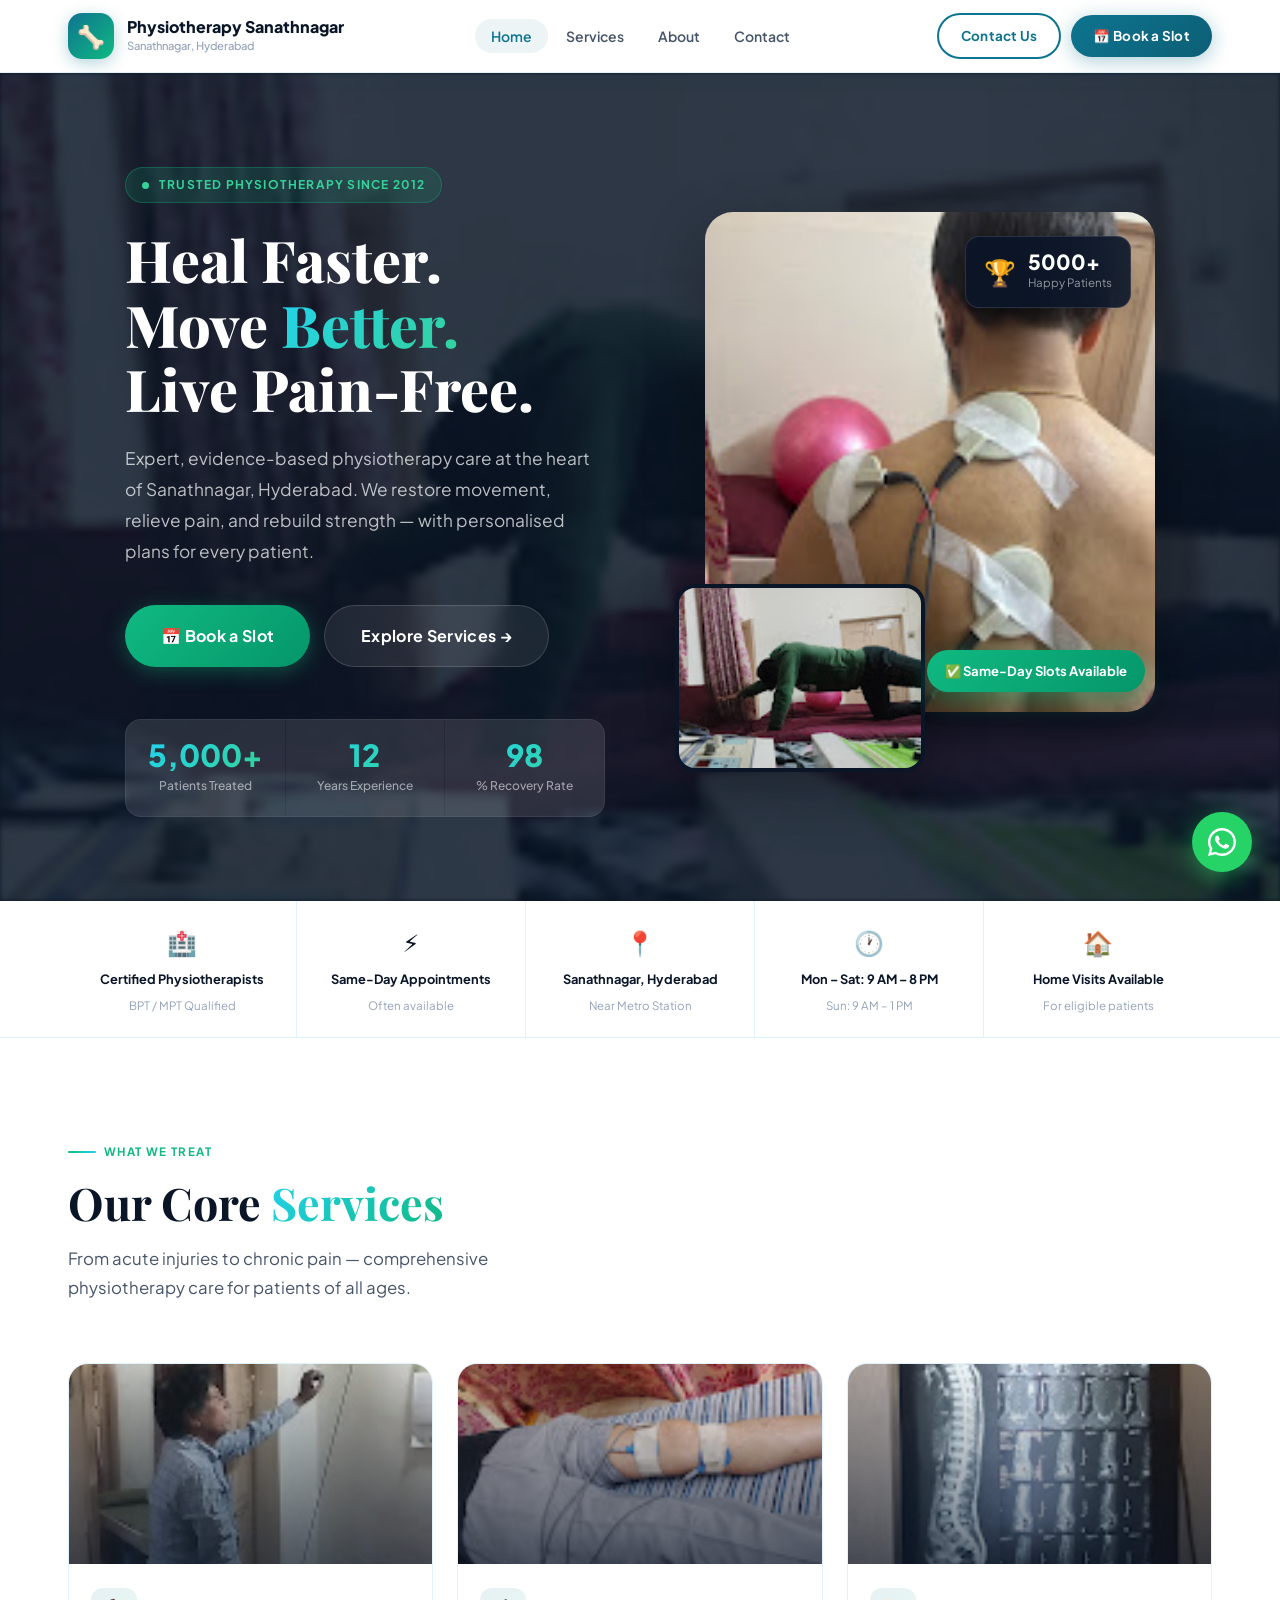
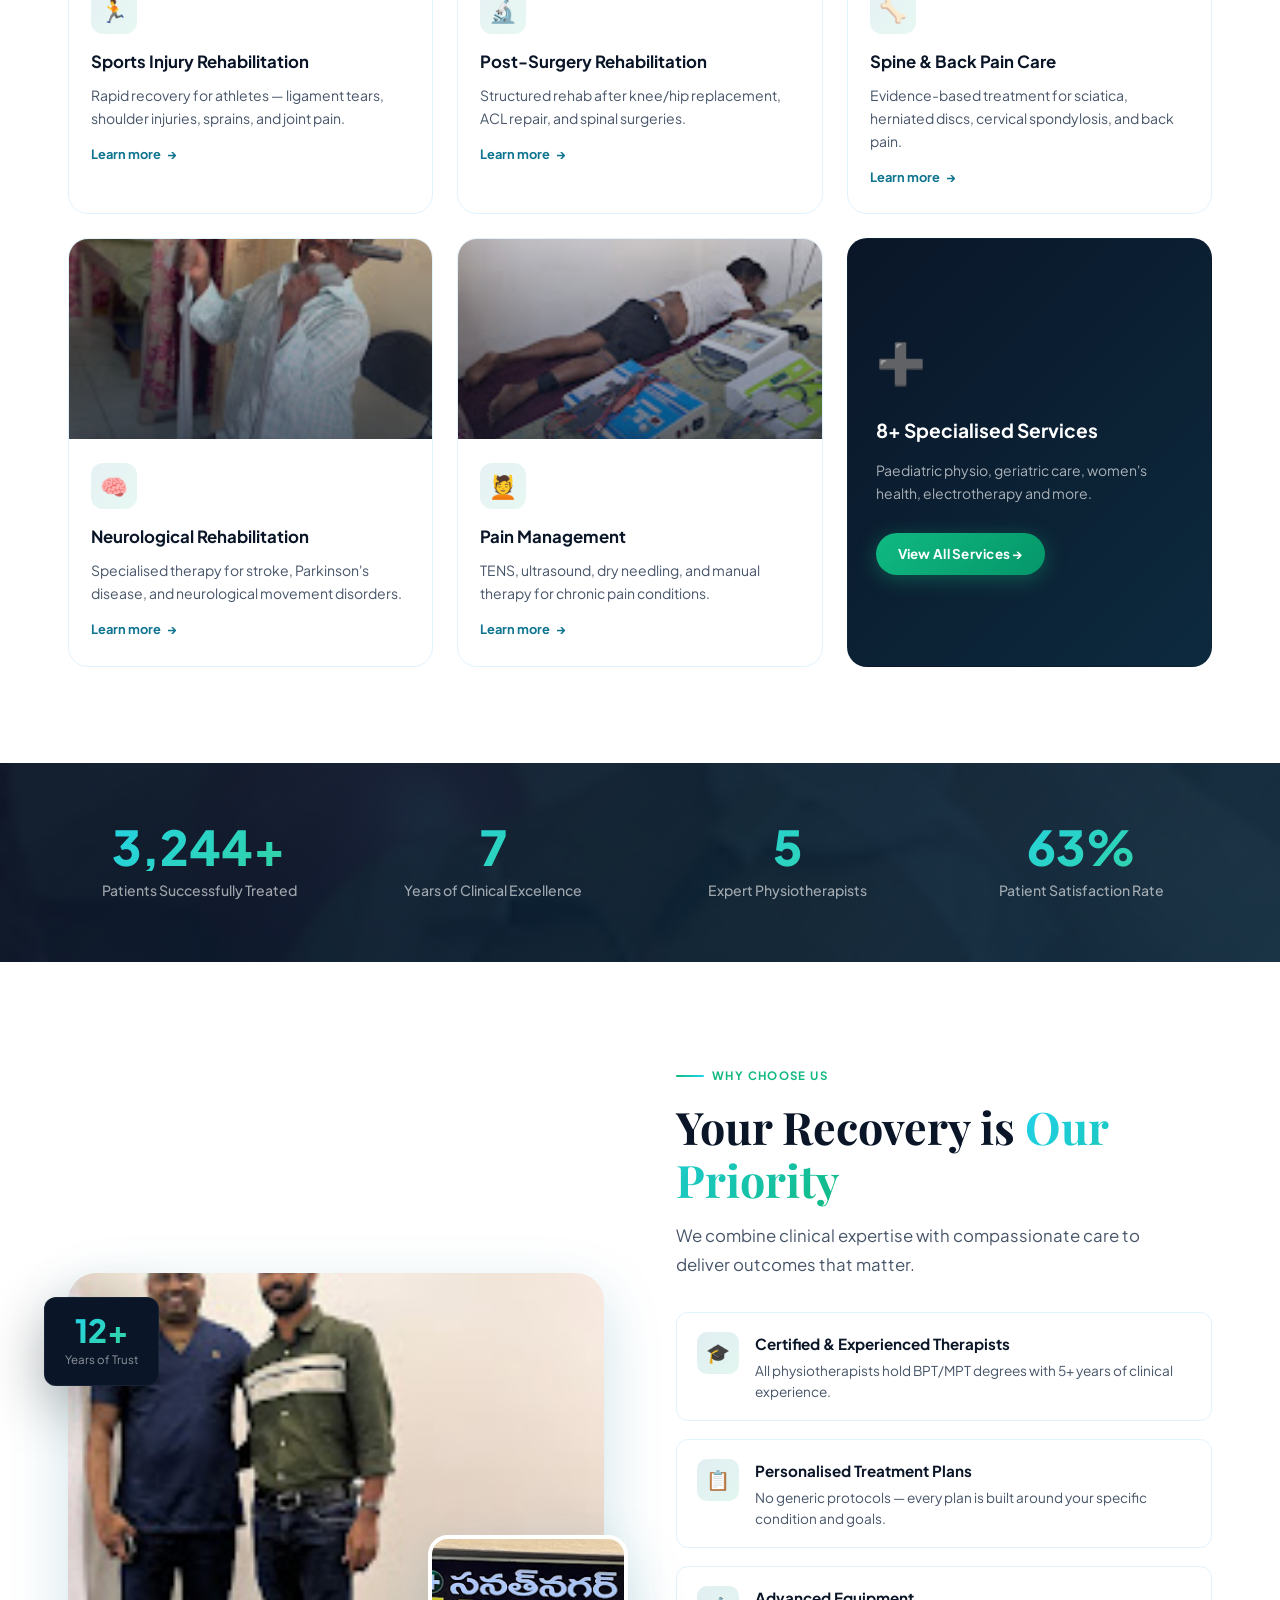
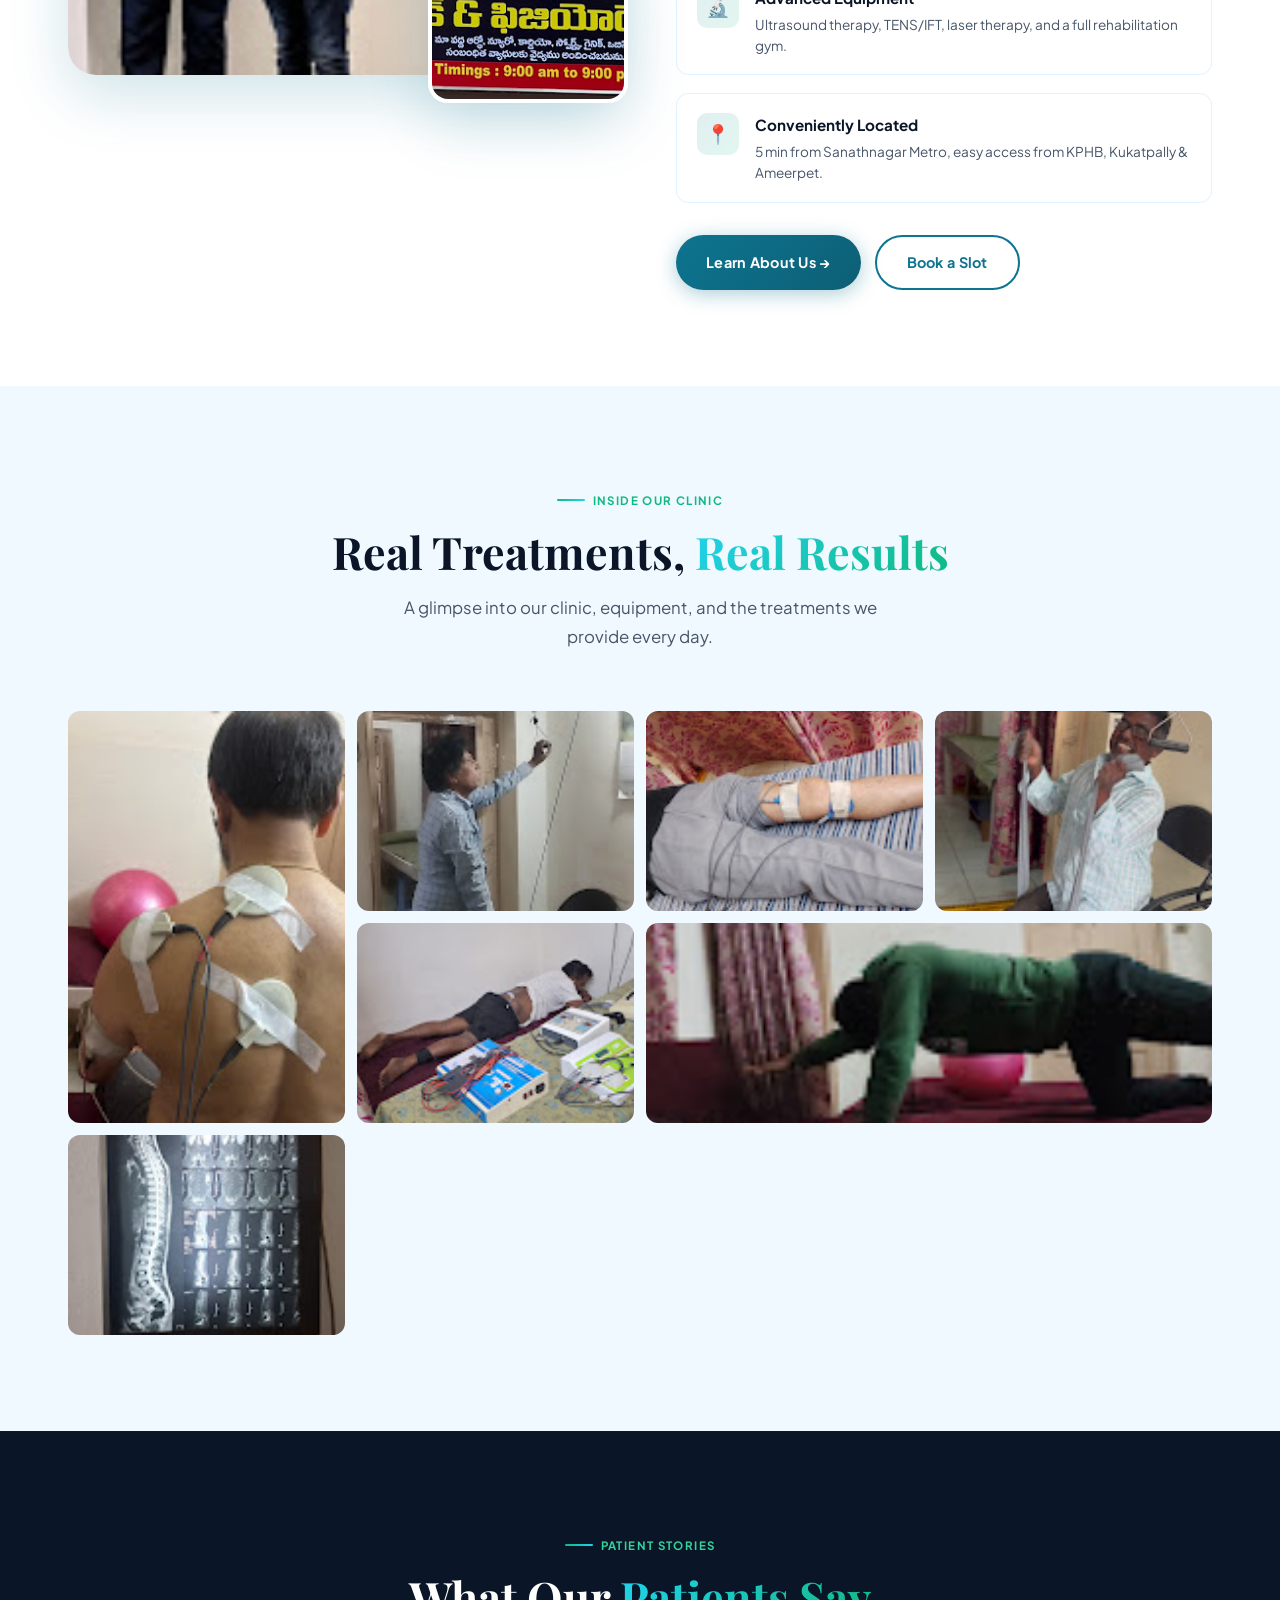
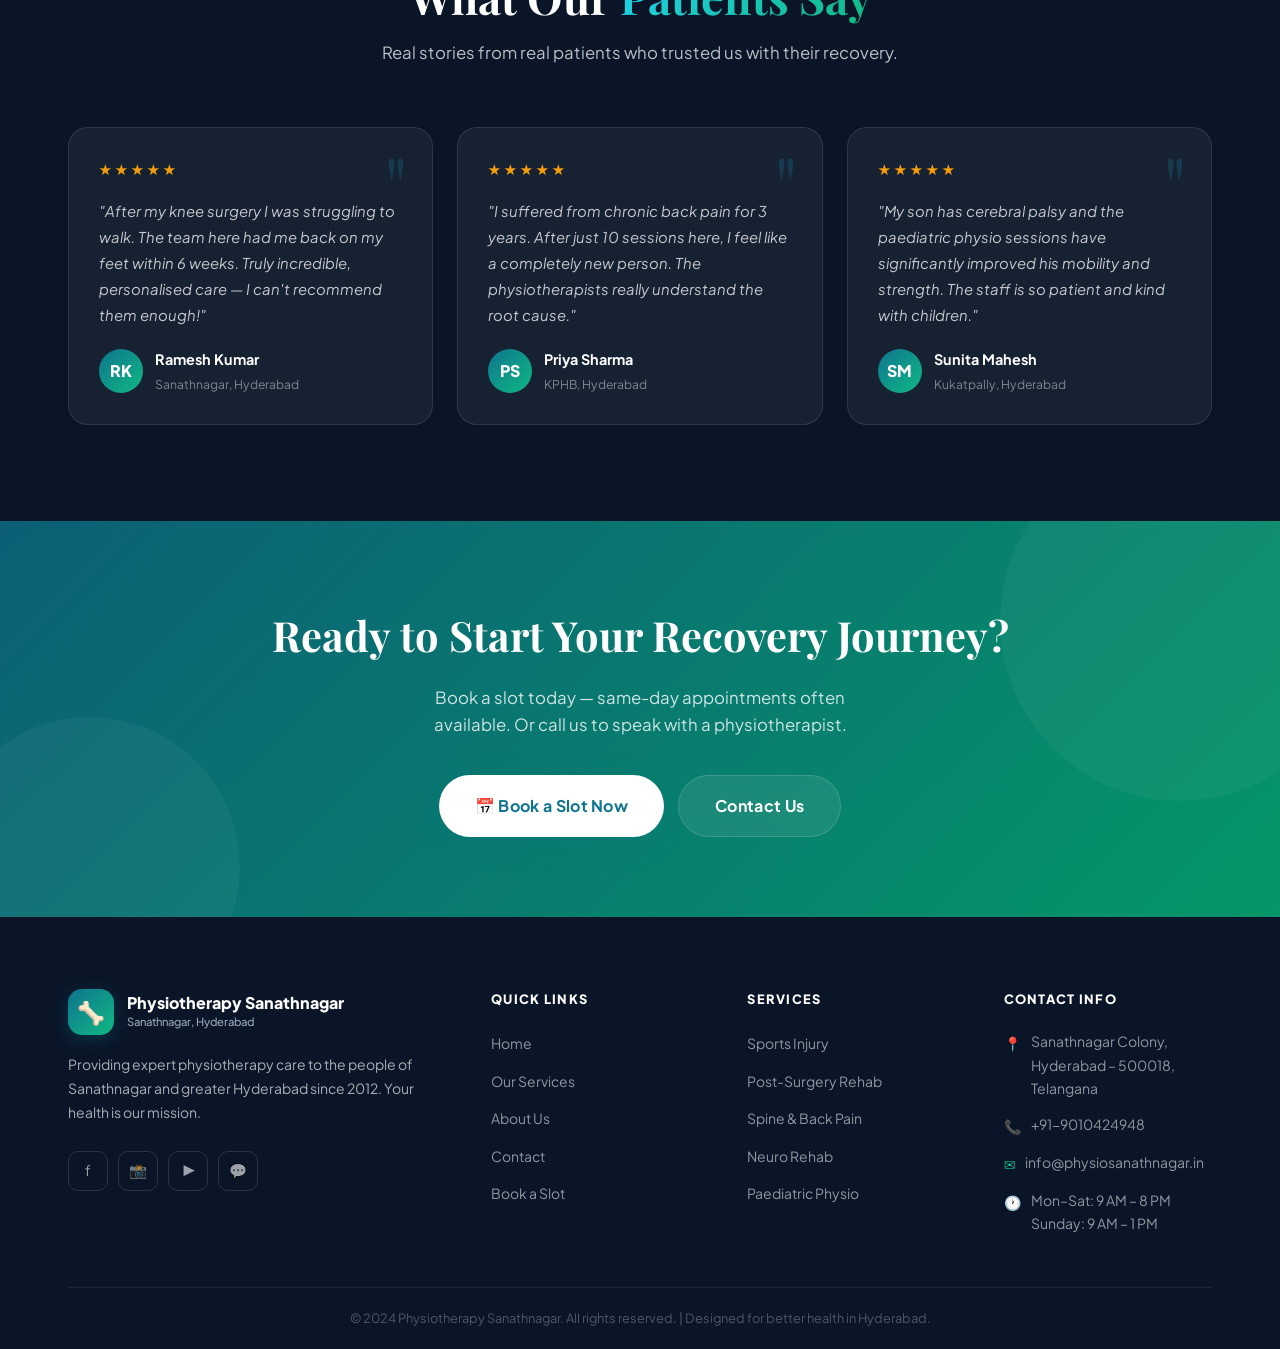
==== index.html @ c2a73ce1 "Initial commit: Physiotherapy Sanathnagar website - 5-page static site (Home, Services, About, Conta" ====
﻿<!DOCTYPE html>
<html lang="en">
<head>
  <meta charset="UTF-8" />
  <meta name="viewport" content="width=device-width, initial-scale=1.0" />
  <title>Physiotherapy Sanathnagar | Hyderabad's Trusted Physio Clinic</title>
  <meta name="description" content="Expert physiotherapy services in Sanathnagar, Hyderabad. Sports injuries, post-surgery rehab, pain management, neurological rehab and more. Book your slot today." />
  <meta name="keywords" content="physiotherapy Sanathnagar, physio clinic Hyderabad, sports injury rehab, back pain treatment, post surgery rehabilitation Hyderabad" />
  <meta property="og:title" content="Physiotherapy Sanathnagar | Hyderabad" />
  <meta property="og:description" content="Expert physiotherapy care in Sanathnagar, Hyderabad. Book a slot today." />
  <meta property="og:type" content="website" />
  <link rel="stylesheet" href="css/styles.css" />
</head>
<body>

<!-- ── NAVBAR ─────────────────────────────────────────────────── -->
<nav class="navbar">
  <div class="container">
    <div class="nav-inner">
      <a href="index.html" class="nav-logo">
        <div class="logo-icon">🦴</div>
        <div class="logo-text">
          <span class="logo-name">Physiotherapy Sanathnagar</span>
          <span class="logo-sub">Sanathnagar, Hyderabad</span>
        </div>
      </a>
      <ul class="nav-links">
        <li><a href="index.html" class="active">Home</a></li>
        <li><a href="services.html">Services</a></li>
        <li><a href="about.html">About</a></li>
        <li><a href="contact.html">Contact</a></li>
      </ul>
      <div class="nav-cta">
        <a href="contact.html" class="btn btn-outline btn-sm">Contact Us</a>
        <a href="booking.html" class="btn btn-primary btn-sm">📅 Book a Slot</a>
      </div>
      <button class="hamburger" aria-label="Toggle menu" aria-expanded="false">
        <span></span><span></span><span></span>
      </button>
    </div>
  </div>
  <div class="nav-mobile">
    <a href="index.html" class="active">Home</a>
    <a href="services.html">Services</a>
    <a href="about.html">About</a>
    <a href="contact.html">Contact</a>
    <div class="mobile-cta">
      <a href="contact.html" class="btn btn-outline">Contact Us</a>
      <a href="booking.html" class="btn btn-primary">📅 Book a Slot</a>
    </div>
  </div>
</nav>

<!-- ── HERO ───────────────────────────────────────────────────── -->
<section class="hero">
  <div class="hero-bg-image"></div>
  <div class="container">
    <div class="hero-grid">

      <!-- Left -->
      <div>
        <div class="hero-eyebrow">
          <span class="dot"></span> Trusted Physiotherapy Since 2012
        </div>
        <h1>
          Heal Faster.<br>
          Move <span class="gradient-text">Better.</span><br>
          Live Pain-Free.
        </h1>
        <p class="hero-desc">
          Expert, evidence-based physiotherapy care at the heart of Sanathnagar, Hyderabad.
          We restore movement, relieve pain, and rebuild strength — with personalised plans for every patient.
        </p>
        <div class="hero-actions">
          <a href="booking.html" class="btn btn-accent btn-lg">📅 Book a Slot</a>
          <a href="services.html" class="btn btn-glass btn-lg">Explore Services →</a>
        </div>
        <div class="hero-stats">
          <div class="hero-stat">
            <div class="hero-stat-num" data-count="5000">0</div>
            <div class="hero-stat-label">Patients Treated</div>
          </div>
          <div class="hero-stat">
            <div class="hero-stat-num" data-count="12">0</div>
            <div class="hero-stat-label">Years Experience</div>
          </div>
          <div class="hero-stat">
            <div class="hero-stat-num" data-count="98">0</div>
            <div class="hero-stat-label">% Recovery Rate</div>
          </div>
        </div>
      </div>

      <!-- Right — Image Stack -->
      <div class="hero-visual">
        <div class="hero-img-main">
          <img src="images/8.jpg" alt="TENS electrotherapy treatment at Physiotherapy Sanathnagar" />
        </div>
        <div class="hero-img-secondary">
          <img src="images/2.jpg" alt="Patient doing physiotherapy exercise" />
        </div>
        <div class="hero-badge">
          <div class="hero-badge-icon">🏆</div>
          <div class="hero-badge-text">
            <span class="hero-badge-num">5000+</span>
            <span class="hero-badge-label">Happy Patients</span>
          </div>
        </div>
        <div class="hero-badge-2">
          ✅ Same-Day Slots Available
        </div>
      </div>

    </div>
  </div>
</section>

<!-- ── TRUST STRIP ─────────────────────────────────────────────── -->
<div class="trust-strip">
  <div class="container">
    <div class="trust-inner">
      <div class="trust-item">
        <div class="trust-item-icon">🏥</div>
        <div class="trust-item-label">Certified Physiotherapists</div>
        <div class="trust-item-sub">BPT / MPT Qualified</div>
      </div>
      <div class="trust-item">
        <div class="trust-item-icon">⚡</div>
        <div class="trust-item-label">Same-Day Appointments</div>
        <div class="trust-item-sub">Often available</div>
      </div>
      <div class="trust-item">
        <div class="trust-item-icon">📍</div>
        <div class="trust-item-label">Sanathnagar, Hyderabad</div>
        <div class="trust-item-sub">Near Metro Station</div>
      </div>
      <div class="trust-item">
        <div class="trust-item-icon">🕐</div>
        <div class="trust-item-label">Mon – Sat: 9 AM – 8 PM</div>
        <div class="trust-item-sub">Sun: 9 AM – 1 PM</div>
      </div>
      <div class="trust-item">
        <div class="trust-item-icon">🏠</div>
        <div class="trust-item-label">Home Visits Available</div>
        <div class="trust-item-sub">For eligible patients</div>
      </div>
    </div>
  </div>
</div>

<!-- ── SERVICES HIGHLIGHT ─────────────────────────────────────── -->
<section class="section">
  <div class="container">
    <div class="section-header">
      <div class="eyebrow">What We Treat</div>
      <h2 class="section-title">Our Core <span>Services</span></h2>
      <p class="section-sub">From acute injuries to chronic pain — comprehensive physiotherapy care for patients of all ages.</p>
    </div>
    <div class="services-grid-new">

      <div class="service-card-new fade-in">
        <div class="service-card-img">
          <img src="images/3.jpg" alt="Shoulder pulley rehabilitation" />
          <div class="service-card-img-overlay"></div>
        </div>
        <div class="service-card-body">
          <div class="service-card-icon">🏃</div>
          <h3>Sports Injury Rehabilitation</h3>
          <p>Rapid recovery for athletes — ligament tears, shoulder injuries, sprains, and joint pain.</p>
          <div class="service-card-arrow">Learn more <span>→</span></div>
        </div>
      </div>

      <div class="service-card-new fade-in">
        <div class="service-card-img">
          <img src="images/9.jpg" alt="Knee electrotherapy treatment" />
          <div class="service-card-img-overlay"></div>
        </div>
        <div class="service-card-body">
          <div class="service-card-icon">🔬</div>
          <h3>Post-Surgery Rehabilitation</h3>
          <p>Structured rehab after knee/hip replacement, ACL repair, and spinal surgeries.</p>
          <div class="service-card-arrow">Learn more <span>→</span></div>
        </div>
      </div>

      <div class="service-card-new fade-in">
        <div class="service-card-img">
          <img src="images/5.jpg" alt="Spine X-ray diagnostic" />
          <div class="service-card-img-overlay"></div>
        </div>
        <div class="service-card-body">
          <div class="service-card-icon">🦴</div>
          <h3>Spine &amp; Back Pain Care</h3>
          <p>Evidence-based treatment for sciatica, herniated discs, cervical spondylosis, and back pain.</p>
          <div class="service-card-arrow">Learn more <span>→</span></div>
        </div>
      </div>

      <div class="service-card-new fade-in">
        <div class="service-card-img">
          <img src="images/4.jpg" alt="Neck traction therapy" />
          <div class="service-card-img-overlay"></div>
        </div>
        <div class="service-card-body">
          <div class="service-card-icon">🧠</div>
          <h3>Neurological Rehabilitation</h3>
          <p>Specialised therapy for stroke, Parkinson's disease, and neurological movement disorders.</p>
          <div class="service-card-arrow">Learn more <span>→</span></div>
        </div>
      </div>

      <div class="service-card-new fade-in">
        <div class="service-card-img">
          <img src="images/10.jpg" alt="Electrotherapy pain management" />
          <div class="service-card-img-overlay"></div>
        </div>
        <div class="service-card-body">
          <div class="service-card-icon">💆</div>
          <h3>Pain Management</h3>
          <p>TENS, ultrasound, dry needling, and manual therapy for chronic pain conditions.</p>
          <div class="service-card-arrow">Learn more <span>→</span></div>
        </div>
      </div>

      <div class="service-card-new fade-in" style="background:linear-gradient(135deg,var(--navy),#0d2a3e);border-color:transparent;">
        <div class="service-card-body" style="display:flex;flex-direction:column;justify-content:center;height:100%;padding:40px 28px;">
          <div style="font-size:2.5rem;margin-bottom:20px;">➕</div>
          <h3 style="color:#fff;font-size:1.2rem;margin-bottom:12px;">8+ Specialised Services</h3>
          <p style="color:rgba(255,255,255,0.65);margin-bottom:28px;">Paediatric physio, geriatric care, women's health, electrotherapy and more.</p>
          <a href="services.html" class="btn btn-accent btn-sm" style="align-self:flex-start;">View All Services →</a>
        </div>
      </div>

    </div>
  </div>
</section>

<!-- ── STATS BAR ───────────────────────────────────────────────── -->
<div class="stats-bar">
  <div class="container">
    <div class="stats-grid">
      <div class="stat-item fade-in">
        <div class="stat-num-big" data-count="5000">0+</div>
        <div class="stat-label-big">Patients Successfully Treated</div>
      </div>
      <div class="stat-item fade-in">
        <div class="stat-num-big" data-count="12">0</div>
        <div class="stat-label-big">Years of Clinical Excellence</div>
      </div>
      <div class="stat-item fade-in">
        <div class="stat-num-big" data-count="8">0</div>
        <div class="stat-label-big">Expert Physiotherapists</div>
      </div>
      <div class="stat-item fade-in">
        <div class="stat-num-big" data-count="98">0%</div>
        <div class="stat-label-big">Patient Satisfaction Rate</div>
      </div>
    </div>
  </div>
</div>

<!-- ── WHY CHOOSE US ────────────────────────────────────────────── -->
<section class="section">
  <div class="container">
    <div class="why-layout">
      <div class="why-image-stack fade-in-left">
        <div class="why-img-bg">
          <img src="images/6.jpg" alt="Doctor with patient at Physiotherapy Sanathnagar" />
        </div>
        <div class="why-img-small">
          <img src="images/12.jpg" alt="Physiotherapy Sanathnagar clinic" />
        </div>
        <div class="why-badge">
          <div class="why-badge-num">12+</div>
          <div class="why-badge-text">Years of Trust</div>
        </div>
      </div>

      <div class="fade-in-right">
        <div class="eyebrow">Why Choose Us</div>
        <h2 class="section-title">Your Recovery is <span>Our Priority</span></h2>
        <p class="section-sub" style="margin-bottom:0;">We combine clinical expertise with compassionate care to deliver outcomes that matter.</p>

        <div class="why-features">
          <div class="why-feature">
            <div class="why-feature-icon">🎓</div>
            <div>
              <div class="why-feature-title">Certified &amp; Experienced Therapists</div>
              <div class="why-feature-desc">All physiotherapists hold BPT/MPT degrees with 5+ years of clinical experience.</div>
            </div>
          </div>
          <div class="why-feature">
            <div class="why-feature-icon">📋</div>
            <div>
              <div class="why-feature-title">Personalised Treatment Plans</div>
              <div class="why-feature-desc">No generic protocols — every plan is built around your specific condition and goals.</div>
            </div>
          </div>
          <div class="why-feature">
            <div class="why-feature-icon">🔬</div>
            <div>
              <div class="why-feature-title">Advanced Equipment</div>
              <div class="why-feature-desc">Ultrasound therapy, TENS/IFT, laser therapy, and a full rehabilitation gym.</div>
            </div>
          </div>
          <div class="why-feature">
            <div class="why-feature-icon">📍</div>
            <div>
              <div class="why-feature-title">Conveniently Located</div>
              <div class="why-feature-desc">5 min from Sanathnagar Metro, easy access from KPHB, Kukatpally &amp; Ameerpet.</div>
            </div>
          </div>
        </div>

        <div style="margin-top:32px;display:flex;gap:14px;flex-wrap:wrap;">
          <a href="about.html" class="btn btn-primary">Learn About Us →</a>
          <a href="booking.html" class="btn btn-outline">Book a Slot</a>
        </div>
      </div>
    </div>
  </div>
</section>

<!-- ── CLINIC GALLERY ───────────────────────────────────────────── -->
<section class="section section-alt">
  <div class="container">
    <div class="section-header center">
      <div class="eyebrow">Inside Our Clinic</div>
      <h2 class="section-title">Real Treatments, <span>Real Results</span></h2>
      <p class="section-sub">A glimpse into our clinic, equipment, and the treatments we provide every day.</p>
    </div>
    <div class="gallery-grid fade-in">
      <div class="gallery-item tall">
        <img src="images/8.jpg" alt="TENS therapy on back" />
        <div class="gallery-overlay"><div class="gallery-overlay-text">TENS Electrotherapy</div></div>
      </div>
      <div class="gallery-item">
        <img src="images/3.jpg" alt="Shoulder pulley rehabilitation" />
        <div class="gallery-overlay"><div class="gallery-overlay-text">Shoulder Rehab</div></div>
      </div>
      <div class="gallery-item">
        <img src="images/9.jpg" alt="Knee therapy" />
        <div class="gallery-overlay"><div class="gallery-overlay-text">Knee Treatment</div></div>
      </div>
      <div class="gallery-item">
        <img src="images/4.jpg" alt="Neck traction therapy" />
        <div class="gallery-overlay"><div class="gallery-overlay-text">Cervical Traction</div></div>
      </div>
      <div class="gallery-item">
        <img src="images/10.jpg" alt="Patient therapy session" />
        <div class="gallery-overlay"><div class="gallery-overlay-text">Electrotherapy Session</div></div>
      </div>
      <div class="gallery-item wide">
        <img src="images/2.jpg" alt="Patient exercise rehabilitation" />
        <div class="gallery-overlay"><div class="gallery-overlay-text">Exercise Rehabilitation</div></div>
      </div>
      <div class="gallery-item">
        <img src="images/5.jpg" alt="Spine X-ray" />
        <div class="gallery-overlay"><div class="gallery-overlay-text">Diagnostic X-Ray</div></div>
      </div>
    </div>
  </div>
</section>

<!-- ── TESTIMONIALS ─────────────────────────────────────────────── -->
<section class="section section-dark">
  <div class="container">
    <div class="section-header center">
      <div class="eyebrow" style="color:#34d399;">Patient Stories</div>
      <h2 class="section-title light">What Our <span>Patients Say</span></h2>
      <p class="section-sub light">Real stories from real patients who trusted us with their recovery.</p>
    </div>
    <div class="testimonials-grid">
      <div class="testimonial-card fade-in">
        <div class="stars">★★★★★</div>
        <p class="testimonial-text">"After my knee surgery I was struggling to walk. The team here had me back on my feet within 6 weeks. Truly incredible, personalised care — I can't recommend them enough!"</p>
        <div class="testimonial-author">
          <div class="author-avatar">RK</div>
          <div>
            <div class="author-name">Ramesh Kumar</div>
            <div class="author-loc">Sanathnagar, Hyderabad</div>
          </div>
        </div>
      </div>
      <div class="testimonial-card fade-in">
        <div class="stars">★★★★★</div>
        <p class="testimonial-text">"I suffered from chronic back pain for 3 years. After just 10 sessions here, I feel like a completely new person. The physiotherapists really understand the root cause."</p>
        <div class="testimonial-author">
          <div class="author-avatar">PS</div>
          <div>
            <div class="author-name">Priya Sharma</div>
            <div class="author-loc">KPHB, Hyderabad</div>
          </div>
        </div>
      </div>
      <div class="testimonial-card fade-in">
        <div class="stars">★★★★★</div>
        <p class="testimonial-text">"My son has cerebral palsy and the paediatric physio sessions have significantly improved his mobility and strength. The staff is so patient and kind with children."</p>
        <div class="testimonial-author">
          <div class="author-avatar">SM</div>
          <div>
            <div class="author-name">Sunita Mahesh</div>
            <div class="author-loc">Kukatpally, Hyderabad</div>
          </div>
        </div>
      </div>
    </div>
  </div>
</section>

<!-- ── CTA BANNER ──────────────────────────────────────────────── -->
<section class="cta-banner">
  <div class="container">
    <h2>Ready to Start Your Recovery Journey?</h2>
    <p>Book a slot today — same-day appointments often available. Or call us to speak with a physiotherapist.</p>
    <div class="cta-actions">
      <a href="booking.html" class="btn btn-white btn-lg">📅 Book a Slot Now</a>
      <a href="contact.html" class="btn btn-glass btn-lg">Contact Us</a>
    </div>
  </div>
</section>

<!-- ── FOOTER ──────────────────────────────────────────────────── -->
<footer class="footer">
  <div class="container">
    <div class="footer-grid">
      <div class="footer-brand">
        <a href="index.html" class="nav-logo" style="margin-bottom:0;">
          <div class="logo-icon">🦴</div>
          <div class="logo-text">
            <span class="logo-name" style="color:#fff;">Physiotherapy Sanathnagar</span>
            <span class="logo-sub">Sanathnagar, Hyderabad</span>
          </div>
        </a>
        <p>Providing expert physiotherapy care to the people of Sanathnagar and greater Hyderabad since 2012. Your health is our mission.</p>
        <div class="social-links">
          <a href="#" class="social-link" aria-label="Facebook">f</a>
          <a href="#" class="social-link" aria-label="Instagram">📸</a>
          <a href="#" class="social-link" aria-label="YouTube">▶</a>
          <a href="#" class="social-link" aria-label="WhatsApp">💬</a>
        </div>
      </div>
      <div class="footer-col">
        <h4>Quick Links</h4>
        <ul class="footer-links">
          <li><a href="index.html">Home</a></li>
          <li><a href="services.html">Our Services</a></li>
          <li><a href="about.html">About Us</a></li>
          <li><a href="contact.html">Contact</a></li>
          <li><a href="booking.html">Book a Slot</a></li>
        </ul>
      </div>
      <div class="footer-col">
        <h4>Services</h4>
        <ul class="footer-links">
          <li><a href="services.html">Sports Injury</a></li>
          <li><a href="services.html">Post-Surgery Rehab</a></li>
          <li><a href="services.html">Spine &amp; Back Pain</a></li>
          <li><a href="services.html">Neuro Rehab</a></li>
          <li><a href="services.html">Paediatric Physio</a></li>
        </ul>
      </div>
      <div class="footer-col">
        <h4>Contact Info</h4>
        <ul class="footer-contact-items">
          <li class="footer-contact-item"><span class="icon">📍</span><span>Sanathnagar Colony, Hyderabad – 500018, Telangana</span></li>
          <li class="footer-contact-item"><span class="icon">📞</span><a href="tel:+919010424948" style="color:rgba(255,255,255,0.55)">+91-9010424948</a></li>
          <li class="footer-contact-item"><span class="icon">✉️</span><a href="mailto:info@physiosanathnagar.in" style="color:rgba(255,255,255,0.55)">info@physiosanathnagar.in</a></li>
          <li class="footer-contact-item"><span class="icon">🕐</span><span>Mon–Sat: 9 AM – 8 PM<br>Sunday: 9 AM – 1 PM</span></li>
        </ul>
      </div>
    </div>
    <div class="footer-bottom">
      <p>© 2024 Physiotherapy Sanathnagar. All rights reserved. | Designed for better health in Hyderabad.</p>
    </div>
  </div>
</footer>

<script src="js/main.js"></script>
<!-- WhatsApp Floating Button -->
<div class="wa-float" id="waFloat">
  <div class="wa-bubble" id="waBubble" style="display:none;">
    <button class="wa-btn-close" onclick="document.getElementById('waBubble').style.display='none'" aria-label="Close">&#x2715;</button>
    <div class="wa-name">Physiotherapy Sanathnagar</div>
    <div class="wa-status">Online &mdash; typically replies instantly</div>
    <div style="font-size:0.82rem;color:#333;line-height:1.5;">&#128075; Hi! How can we help?<br>Book a slot or ask us anything.</div>
  </div>
  <a href="https://wa.me/919010424948?text=Hi%2C+I+would+like+to+book+a+physiotherapy+appointment." target="_blank" rel="noopener" class="wa-btn" id="waBtn" aria-label="Chat on WhatsApp" title="Chat on WhatsApp">
    <svg viewBox="0 0 32 32" width="32" height="32" fill="white" xmlns="http://www.w3.org/2000/svg"><path d="M16 2C8.268 2 2 8.268 2 16c0 2.492.666 4.83 1.83 6.847L2 30l7.37-1.793A13.94 13.94 0 0016 30c7.732 0 14-6.268 14-14S23.732 2 16 2zm0 25.6a11.56 11.56 0 01-5.9-1.61l-.423-.25-4.37 1.063 1.097-4.26-.277-.436A11.56 11.56 0 014.4 16c0-6.396 5.204-11.6 11.6-11.6S27.6 9.604 27.6 16 22.396 27.6 16 27.6zm6.345-8.676c-.347-.174-2.056-1.014-2.374-1.13-.318-.115-.55-.173-.78.174-.23.347-.893 1.13-1.095 1.362-.202.23-.404.26-.75.086-.347-.174-1.466-.54-2.793-1.722-1.032-.92-1.73-2.056-1.933-2.402-.202-.347-.022-.534.152-.706.157-.157.347-.405.52-.607.174-.202.231-.347.347-.578.115-.23.057-.433-.029-.607-.086-.174-.78-1.879-1.07-2.574-.28-.676-.567-.584-.78-.595l-.664-.012c-.23 0-.607.087-.924.433-.318.347-1.212 1.184-1.212 2.888s1.24 3.35 1.413 3.58c.173.231 2.44 3.726 5.911 5.225.827.357 1.472.57 1.975.73.83.263 1.585.226 2.183.137.666-.1 2.056-.84 2.346-1.65.29-.81.29-1.505.202-1.65-.086-.144-.317-.23-.664-.404z"/></svg>
  </a>
</div>
<script>
(function(){
  setTimeout(function(){ document.getElementById("waBubble").style.display="block"; }, 3500);
  document.getElementById("waBtn").addEventListener("click", function(){ document.getElementById("waBubble").style.display="none"; });
})();
</script>
</body>
</html>
---- css/styles.css ----
/* ============================================
   Physiotherapy Sanathnagar — Premium Styles
   ============================================ */

@import url('https://fonts.googleapis.com/css2?family=Plus+Jakarta+Sans:wght@300;400;500;600;700;800&family=Playfair+Display:wght@600;700;800&display=swap');

:root {
  --primary:       #0e7490;
  --primary-dark:  #0c5f75;
  --primary-light: #22d3ee;
  --accent:        #10b981;
  --accent-dark:   #059669;
  --gold:          #f59e0b;
  --navy:          #0a1628;
  --navy-2:        #0f2040;
  --bg:            #f0f9ff;
  --bg-white:      #ffffff;
  --text-dark:     #0a1628;
  --text-mid:      #475569;
  --text-light:    #94a3b8;
  --border:        #e0f2fe;
  --glass:         rgba(255,255,255,0.08);
  --glass-border:  rgba(255,255,255,0.15);
  --shadow-sm:     0 2px 8px rgba(14,116,144,0.08);
  --shadow:        0 8px 32px rgba(14,116,144,0.12);
  --shadow-lg:     0 20px 60px rgba(14,116,144,0.2);
  --shadow-dark:   0 20px 60px rgba(0,0,0,0.3);
  --radius:        12px;
  --radius-lg:     20px;
  --radius-xl:     28px;
  --transition:    0.3s cubic-bezier(0.4,0,0.2,1);
  --font:          'Plus Jakarta Sans', system-ui, sans-serif;
  --font-display:  'Playfair Display', Georgia, serif;
}

*, *::before, *::after { margin:0; padding:0; box-sizing:border-box; }
html { scroll-behavior:smooth; }

body {
  font-family: var(--font);
  background: var(--bg-white);
  color: var(--text-dark);
  line-height: 1.65;
  font-size: 16px;
  overflow-x: hidden;
}

img { max-width:100%; display:block; }
a { color:var(--primary); text-decoration:none; transition:color var(--transition); }

/* ── UTILITIES ── */
.container { max-width:1200px; margin:0 auto; padding:0 28px; }
.section { padding:96px 0; }
.section-dark { background:var(--navy); color:#fff; }
.section-teal { background:linear-gradient(135deg,var(--primary-dark),var(--accent-dark)); color:#fff; }
.section-alt { background:var(--bg); }

.eyebrow {
  display:inline-flex; align-items:center; gap:8px;
  font-size:0.72rem; font-weight:700; letter-spacing:0.12em;
  text-transform:uppercase; color:var(--accent);
  margin-bottom:16px;
}
.eyebrow::before {
  content:''; width:28px; height:2px;
  background:linear-gradient(90deg,var(--accent),var(--primary-light));
  border-radius:2px;
}

.section-title {
  font-family: var(--font-display);
  font-size: clamp(1.9rem, 3.5vw, 2.8rem);
  font-weight: 700;
  line-height: 1.18;
  color: var(--text-dark);
}
.section-title.light { color:#fff; }

.section-title span {
  background: linear-gradient(135deg, var(--primary-light), var(--accent));
  -webkit-background-clip: text;
  -webkit-text-fill-color: transparent;
  background-clip: text;
}

.section-sub {
  font-size:1.05rem; color:var(--text-mid); max-width:520px;
  margin-top:14px; line-height:1.75;
}
.section-sub.light { color:rgba(255,255,255,0.72); }

.section-header { margin-bottom:60px; }
.section-header.center { text-align:center; }
.section-header.center .section-sub { margin:14px auto 0; }

/* ── BUTTONS ── */
.btn {
  display:inline-flex; align-items:center; gap:9px;
  padding:14px 30px; border-radius:50px;
  font-size:0.9rem; font-weight:700; font-family:var(--font);
  cursor:pointer; border:none; transition:all var(--transition);
  letter-spacing:0.02em; text-align:center; white-space:nowrap;
}
.btn-primary {
  background:linear-gradient(135deg,var(--primary),var(--primary-dark));
  color:#fff; box-shadow:0 4px 20px rgba(14,116,144,0.35);
}
.btn-primary:hover {
  transform:translateY(-3px);
  box-shadow:0 8px 32px rgba(14,116,144,0.5);
  color:#fff;
}
.btn-accent {
  background:linear-gradient(135deg,var(--accent),var(--accent-dark));
  color:#fff; box-shadow:0 4px 20px rgba(16,185,129,0.35);
}
.btn-accent:hover {
  transform:translateY(-3px);
  box-shadow:0 8px 32px rgba(16,185,129,0.5);
  color:#fff;
}
.btn-outline {
  background:transparent; color:var(--primary);
  border:2px solid var(--primary);
}
.btn-outline:hover { background:var(--primary); color:#fff; transform:translateY(-2px); }
.btn-glass {
  background:var(--glass); color:#fff;
  border:1.5px solid var(--glass-border);
  backdrop-filter:blur(10px);
}
.btn-glass:hover { background:rgba(255,255,255,0.15); color:#fff; transform:translateY(-2px); }
.btn-white { background:#fff; color:var(--primary); box-shadow:var(--shadow); }
.btn-white:hover { transform:translateY(-3px); box-shadow:var(--shadow-lg); color:var(--primary-dark); }
.btn-sm { padding:10px 22px; font-size:0.84rem; }
.btn-lg { padding:17px 36px; font-size:1rem; }

/* ── NAVBAR ── */
.navbar {
  position:sticky; top:0; z-index:1000;
  background:rgba(255,255,255,0.95);
  backdrop-filter:blur(20px);
  border-bottom:1px solid rgba(14,116,144,0.1);
  box-shadow:0 2px 20px rgba(14,116,144,0.06);
}
.nav-inner {
  display:flex; align-items:center;
  justify-content:space-between; height:72px;
}
.nav-logo { display:flex; align-items:center; gap:13px; text-decoration:none; }
.logo-icon {
  width:46px; height:46px;
  background:linear-gradient(135deg,var(--primary),var(--accent));
  border-radius:14px; display:flex; align-items:center;
  justify-content:center; color:#fff; font-size:1.4rem; flex-shrink:0;
  box-shadow:0 4px 16px rgba(14,116,144,0.3);
}
.logo-text { display:flex; flex-direction:column; }
.logo-name { font-size:1rem; font-weight:800; color:var(--navy); line-height:1.1; }
.logo-sub { font-size:0.7rem; color:var(--text-light); font-weight:500; }

.nav-links { display:flex; align-items:center; gap:2px; list-style:none; }
.nav-links a {
  padding:8px 16px; border-radius:50px;
  font-size:0.875rem; font-weight:600; color:var(--text-mid);
  transition:all var(--transition); position:relative;
}
.nav-links a:hover, .nav-links a.active {
  color:var(--primary); background:rgba(14,116,144,0.08);
}

.nav-cta { display:flex; align-items:center; gap:10px; }
.hamburger {
  display:none; flex-direction:column; gap:5px;
  background:none; border:none; cursor:pointer; padding:8px;
}
.hamburger span {
  display:block; width:24px; height:2.5px;
  background:var(--navy); border-radius:3px; transition:all var(--transition);
}

.nav-mobile {
  display:none; flex-direction:column;
  background:#fff; border-top:1px solid var(--border);
  padding:12px 0 20px;
}
.nav-mobile.open { display:flex; }
.nav-mobile a {
  padding:13px 28px; font-size:0.95rem; font-weight:600;
  color:var(--text-mid); border-bottom:1px solid var(--border); display:block;
}
.nav-mobile a:hover, .nav-mobile a.active { color:var(--primary); background:var(--bg); }
.nav-mobile .mobile-cta {
  margin:16px 24px 0;
  display:flex; flex-direction:column; gap:10px;
}
.nav-mobile .mobile-cta .btn { justify-content:center; }

@media(max-width:860px) {
  .nav-links, .nav-cta { display:none; }
  .hamburger { display:flex; }
}

/* ── HERO ── */
.hero {
  background:var(--navy);
  position:relative; overflow:hidden;
  min-height:92vh; display:flex; align-items:center;
}

.hero-bg-image {
  position:absolute; inset:0;
  background:url('../images/2.jpg') center/cover no-repeat;
  opacity:0.18;
  filter:blur(2px);
}

.hero-grid {
  display:grid; grid-template-columns:1fr 1fr;
  gap:70px; align-items:center;
  padding:80px 0 70px;
  position:relative; z-index:1;
}

.hero-eyebrow {
  display:inline-flex; align-items:center; gap:10px;
  background:rgba(16,185,129,0.15); border:1px solid rgba(16,185,129,0.3);
  color:#34d399; font-size:0.75rem; font-weight:700;
  letter-spacing:0.1em; text-transform:uppercase;
  padding:7px 16px; border-radius:50px; margin-bottom:24px;
}
.hero-eyebrow .dot {
  width:7px; height:7px; border-radius:50%;
  background:#34d399; animation:pulse 2s infinite;
}
@keyframes pulse {
  0%,100% { opacity:1; transform:scale(1); }
  50% { opacity:0.5; transform:scale(1.4); }
}

.hero h1 {
  font-family:var(--font-display);
  font-size:clamp(2.4rem,4.5vw,3.6rem);
  font-weight:800; color:#fff; line-height:1.12;
  margin-bottom:22px;
}
.hero h1 .gradient-text {
  background:linear-gradient(135deg,var(--primary-light),#34d399);
  -webkit-background-clip:text; -webkit-text-fill-color:transparent; background-clip:text;
}

.hero-desc {
  font-size:1.08rem; color:rgba(255,255,255,0.72);
  margin-bottom:38px; line-height:1.8; max-width:480px;
}

.hero-actions { display:flex; gap:14px; flex-wrap:wrap; margin-bottom:52px; }

.hero-stats {
  display:grid; grid-template-columns:repeat(3,1fr);
  gap:1px; background:rgba(255,255,255,0.08);
  border:1px solid rgba(255,255,255,0.1);
  border-radius:16px; overflow:hidden;
}
.hero-stat {
  background:rgba(255,255,255,0.04);
  padding:20px 18px; text-align:center;
  transition:background var(--transition);
}
.hero-stat:hover { background:rgba(255,255,255,0.08); }
.hero-stat-num {
  font-size:1.9rem; font-weight:800;
  background:linear-gradient(135deg,var(--primary-light),#34d399);
  -webkit-background-clip:text; -webkit-text-fill-color:transparent; background-clip:text;
  line-height:1; margin-bottom:5px;
}
.hero-stat-label { font-size:0.75rem; color:rgba(255,255,255,0.55); font-weight:500; }

/* Hero Right — Image stack */
.hero-visual { position:relative; height:560px; }

.hero-img-main {
  position:absolute; top:0; left:30px; right:0; bottom:60px;
  border-radius:var(--radius-xl);
  overflow:hidden;
  box-shadow:var(--shadow-dark);
}
.hero-img-main img { width:100%; height:100%; object-fit:cover; }

.hero-img-secondary {
  position:absolute; bottom:0; left:0; width:52%;
  border-radius:var(--radius-lg);
  overflow:hidden;
  border:4px solid var(--navy);
  box-shadow:var(--shadow-dark);
}
.hero-img-secondary img { width:100%; height:180px; object-fit:cover; }

.hero-badge {
  position:absolute; top:24px; right:24px;
  background:rgba(10,22,40,0.9); backdrop-filter:blur(16px);
  border:1px solid rgba(255,255,255,0.12);
  border-radius:14px; padding:14px 18px;
  display:flex; gap:12px; align-items:center;
  box-shadow:0 8px 32px rgba(0,0,0,0.3);
}
.hero-badge-icon { font-size:1.6rem; }
.hero-badge-text { display:flex; flex-direction:column; }
.hero-badge-num { font-size:1.3rem; font-weight:800; color:#fff; line-height:1; }
.hero-badge-label { font-size:0.72rem; color:rgba(255,255,255,0.55); }

.hero-badge-2 {
  position:absolute; bottom:80px; right:10px;
  background:linear-gradient(135deg,var(--accent),var(--accent-dark));
  border-radius:50px; padding:10px 18px;
  display:flex; align-items:center; gap:8px;
  box-shadow:0 8px 24px rgba(16,185,129,0.4);
  color:#fff; font-size:0.82rem; font-weight:700;
  animation:float 3s ease-in-out infinite;
}
@keyframes float {
  0%,100% { transform:translateY(0); }
  50% { transform:translateY(-8px); }
}

@media(max-width:880px) {
  .hero-grid { grid-template-columns:1fr; gap:48px; }
  .hero-visual { height:380px; }
  .hero-img-main { left:0; bottom:48px; }
}

/* ── TRUST STRIP ── */
.trust-strip {
  background:var(--bg-white);
  border-bottom:1px solid var(--border);
  padding:0;
}
.trust-inner {
  display:flex; overflow-x:auto;
  scrollbar-width:none;
}
.trust-inner::-webkit-scrollbar { display:none; }
.trust-item {
  flex:1; min-width:180px;
  display:flex; flex-direction:column; align-items:center; gap:6px;
  padding:22px 16px;
  border-right:1px solid var(--border);
  transition:background var(--transition);
}
.trust-item:last-child { border-right:none; }
.trust-item:hover { background:var(--bg); }
.trust-item-icon { font-size:1.5rem; }
.trust-item-label { font-size:0.8rem; font-weight:700; color:var(--text-dark); text-align:center; }
.trust-item-sub { font-size:0.72rem; color:var(--text-light); text-align:center; }

/* ── SERVICES GRID ── */
.services-grid-new {
  display:grid;
  grid-template-columns:repeat(auto-fill,minmax(310px,1fr));
  gap:24px;
}
.service-card-new {
  background:var(--bg-white);
  border:1px solid var(--border);
  border-radius:var(--radius-lg);
  overflow:hidden;
  transition:all var(--transition);
  position:relative;
  group:true;
}
.service-card-new:hover {
  transform:translateY(-6px);
  box-shadow:var(--shadow-lg);
  border-color:transparent;
}
.service-card-img {
  height:200px; overflow:hidden; position:relative;
}
.service-card-img img {
  width:100%; height:100%; object-fit:cover;
  transition:transform 0.5s ease;
}
.service-card-new:hover .service-card-img img { transform:scale(1.07); }
.service-card-img-overlay {
  position:absolute; inset:0;
  background:linear-gradient(to top,rgba(10,22,40,0.6),transparent);
}
.service-card-body { padding:24px 22px; }
.service-card-icon {
  width:46px; height:46px;
  background:linear-gradient(135deg,rgba(14,116,144,0.1),rgba(16,185,129,0.1));
  border-radius:12px; display:flex; align-items:center; justify-content:center;
  font-size:1.4rem; margin-bottom:14px;
}
.service-card-body h3 {
  font-size:1.05rem; font-weight:700; color:var(--text-dark); margin-bottom:8px;
}
.service-card-body p {
  font-size:0.875rem; color:var(--text-mid); line-height:1.65;
}
.service-card-arrow {
  display:inline-flex; align-items:center; gap:6px;
  font-size:0.8rem; font-weight:700; color:var(--primary); margin-top:14px;
  transition:gap var(--transition);
}
.service-card-new:hover .service-card-arrow { gap:10px; }

/* ── IMAGE GALLERY ── */
.gallery-grid {
  display:grid;
  grid-template-columns:repeat(4,1fr);
  grid-auto-rows:200px;
  gap:12px;
}
.gallery-item {
  overflow:hidden; border-radius:var(--radius);
  position:relative; cursor:pointer;
}
.gallery-item.tall { grid-row:span 2; }
.gallery-item.wide { grid-column:span 2; }
.gallery-item img {
  width:100%; height:100%; object-fit:cover;
  transition:transform 0.5s ease;
}
.gallery-item:hover img { transform:scale(1.08); }
.gallery-overlay {
  position:absolute; inset:0;
  background:linear-gradient(to top,rgba(14,116,144,0.7),transparent);
  opacity:0; transition:opacity var(--transition);
  display:flex; align-items:flex-end; padding:16px;
}
.gallery-item:hover .gallery-overlay { opacity:1; }
.gallery-overlay-text {
  font-size:0.82rem; font-weight:600; color:#fff;
}

@media(max-width:860px) {
  .gallery-grid { grid-template-columns:repeat(2,1fr); }
  .gallery-item.wide { grid-column:span 1; }
}
@media(max-width:480px) {
  .gallery-grid { grid-template-columns:1fr 1fr; grid-auto-rows:150px; }
}

/* ── WHY US ── */
.why-layout {
  display:grid; grid-template-columns:1fr 1fr; gap:72px; align-items:center;
}
.why-image-stack { position:relative; }
.why-img-bg {
  border-radius:var(--radius-xl); overflow:hidden;
  box-shadow:var(--shadow-lg);
}
.why-img-bg img { width:100%; aspect-ratio:4/3; object-fit:cover; }

.why-img-small {
  position:absolute; bottom:-28px; right:-24px;
  width:200px; border-radius:var(--radius-lg); overflow:hidden;
  border:4px solid var(--bg-white);
  box-shadow:var(--shadow-lg);
}
.why-img-small img { width:100%; height:160px; object-fit:cover; }

.why-badge {
  position:absolute; top:24px; left:-24px;
  background:var(--navy); border-radius:var(--radius);
  padding:16px 20px; text-align:center;
  box-shadow:var(--shadow-dark);
  border:1px solid rgba(255,255,255,0.06);
}
.why-badge-num {
  font-size:2rem; font-weight:800;
  background:linear-gradient(135deg,var(--primary-light),#34d399);
  -webkit-background-clip:text; -webkit-text-fill-color:transparent; background-clip:text;
  line-height:1;
}
.why-badge-text { font-size:0.72rem; color:rgba(255,255,255,0.55); margin-top:4px; }

.why-features { margin-top:32px; display:flex; flex-direction:column; gap:18px; }
.why-feature {
  display:flex; gap:16px; align-items:flex-start;
  padding:18px 20px; border-radius:var(--radius);
  border:1px solid var(--border); background:var(--bg-white);
  transition:all var(--transition);
}
.why-feature:hover {
  border-color:var(--primary); transform:translateX(6px);
  box-shadow:var(--shadow-sm);
}
.why-feature-icon {
  width:42px; height:42px; border-radius:10px; flex-shrink:0;
  background:linear-gradient(135deg,rgba(14,116,144,0.12),rgba(16,185,129,0.12));
  display:flex; align-items:center; justify-content:center; font-size:1.2rem;
  margin-top:1px;
}
.why-feature-title { font-size:0.95rem; font-weight:700; color:var(--text-dark); margin-bottom:4px; }
.why-feature-desc { font-size:0.85rem; color:var(--text-mid); line-height:1.55; }

@media(max-width:860px) {
  .why-layout { grid-template-columns:1fr; gap:48px; }
  .why-img-small { right:0; }
  .why-badge { left:auto; right:220px; }
}

/* ── TESTIMONIALS ── */
.testimonials-grid {
  display:grid; grid-template-columns:repeat(auto-fill,minmax(320px,1fr)); gap:24px;
}
.testimonial-card {
  background:rgba(255,255,255,0.05);
  border:1px solid rgba(255,255,255,0.1);
  border-radius:var(--radius-lg); padding:30px;
  transition:all var(--transition); position:relative;
}
.testimonial-card::before {
  content:'"'; position:absolute; top:16px; right:24px;
  font-size:5rem; line-height:1;
  font-family:var(--font-display); color:rgba(34,211,238,0.15);
  pointer-events:none;
}
.testimonial-card:hover {
  background:rgba(255,255,255,0.08);
  border-color:rgba(255,255,255,0.18);
  transform:translateY(-4px);
}
.stars { color:var(--gold); letter-spacing:3px; font-size:0.9rem; margin-bottom:16px; }
.testimonial-text {
  font-size:0.93rem; color:rgba(255,255,255,0.75);
  line-height:1.75; margin-bottom:20px; font-style:italic;
}
.testimonial-author { display:flex; align-items:center; gap:12px; }
.author-avatar {
  width:44px; height:44px; border-radius:50%; flex-shrink:0;
  background:linear-gradient(135deg,var(--primary),var(--accent));
  display:flex; align-items:center; justify-content:center;
  color:#fff; font-weight:800; font-size:1rem;
}
.author-name { font-size:0.9rem; font-weight:700; color:#fff; }
.author-loc { font-size:0.76rem; color:rgba(255,255,255,0.45); margin-top:2px; }

/* ── STATS BAR ── */
.stats-bar {
  background:linear-gradient(135deg,var(--navy),#0d2a3e);
  padding:60px 0; position:relative; overflow:hidden;
}
.stats-bar::before {
  content:''; position:absolute; inset:0;
  background:url('../images/8.jpg') center/cover no-repeat;
  opacity:0.06;
}
.stats-grid {
  display:grid; grid-template-columns:repeat(4,1fr); gap:32px;
  position:relative; z-index:1;
}
.stat-item { text-align:center; }
.stat-num-big {
  font-size:clamp(2rem,4vw,3rem); font-weight:800;
  background:linear-gradient(135deg,var(--primary-light),#34d399);
  -webkit-background-clip:text; -webkit-text-fill-color:transparent; background-clip:text;
  line-height:1; margin-bottom:8px;
}
.stat-label-big { font-size:0.88rem; color:rgba(255,255,255,0.6); font-weight:500; }
@media(max-width:640px) {
  .stats-grid { grid-template-columns:repeat(2,1fr); }
}

/* ── CTA BANNER ── */
.cta-banner {
  background:linear-gradient(135deg,#0c5f75,var(--accent-dark));
  position:relative; overflow:hidden; padding:80px 0; text-align:center;
}
.cta-banner::before {
  content:''; position:absolute; top:-80px; right:-80px;
  width:360px; height:360px; border-radius:50%;
  background:rgba(255,255,255,0.04);
}
.cta-banner::after {
  content:''; position:absolute; bottom:-100px; left:-60px;
  width:300px; height:300px; border-radius:50%;
  background:rgba(255,255,255,0.04);
}
.cta-banner h2 {
  font-family:var(--font-display);
  font-size:clamp(1.8rem,3.5vw,2.6rem);
  font-weight:700; color:#fff; margin-bottom:14px; position:relative; z-index:1;
}
.cta-banner p {
  font-size:1.05rem; color:rgba(255,255,255,0.8);
  margin-bottom:36px; max-width:480px;
  margin-left:auto; margin-right:auto; position:relative; z-index:1;
}
.cta-actions { display:flex; justify-content:center; gap:14px; flex-wrap:wrap; position:relative; z-index:1; }

/* ── FOOTER ── */
.footer { background:var(--navy); color:rgba(255,255,255,0.65); padding:72px 0 0; }
.footer-grid {
  display:grid; grid-template-columns:1.8fr 1fr 1fr 1fr;
  gap:48px; padding-bottom:52px;
  border-bottom:1px solid rgba(255,255,255,0.07);
}
.footer-brand p { font-size:0.875rem; line-height:1.7; margin:18px 0 26px; }
.social-links { display:flex; gap:10px; }
.social-link {
  width:40px; height:40px; border-radius:10px;
  border:1px solid rgba(255,255,255,0.12);
  display:flex; align-items:center; justify-content:center;
  color:rgba(255,255,255,0.6); font-size:0.9rem;
  transition:all var(--transition);
}
.social-link:hover { background:var(--primary); border-color:var(--primary); color:#fff; transform:translateY(-2px); }
.footer-col h4 {
  font-size:0.8rem; font-weight:800; letter-spacing:0.1em;
  text-transform:uppercase; color:#fff; margin-bottom:20px;
}
.footer-links { list-style:none; display:flex; flex-direction:column; gap:11px; }
.footer-links a { font-size:0.875rem; color:rgba(255,255,255,0.55); transition:color var(--transition); }
.footer-links a:hover { color:var(--primary-light); padding-left:4px; }
.footer-contact-items { list-style:none; display:flex; flex-direction:column; gap:13px; }
.footer-contact-item { display:flex; gap:10px; font-size:0.875rem; color:rgba(255,255,255,0.55); align-items:flex-start; }
.footer-contact-item .icon { color:var(--accent); margin-top:2px; flex-shrink:0; }
.footer-bottom {
  padding:20px 0; text-align:center;
  font-size:0.8rem; color:rgba(255,255,255,0.28);
}

@media(max-width:960px) { .footer-grid { grid-template-columns:1fr 1fr; } }
@media(max-width:560px) { .footer-grid { grid-template-columns:1fr; } }

/* ── PAGE HERO ── */
.page-hero {
  background:var(--navy); color:#fff; padding:70px 0 60px;
  position:relative; overflow:hidden;
}
.page-hero-bg {
  position:absolute; inset:0; opacity:0.12;
  background-size:cover; background-position:center;
}
.page-hero-content { position:relative; z-index:1; }
.page-hero h1 {
  font-family:var(--font-display);
  font-size:clamp(2rem,4vw,3rem); font-weight:700; margin-bottom:12px;
}
.page-hero p { font-size:1.05rem; opacity:0.75; max-width:540px; line-height:1.7; }

.breadcrumb {
  display:flex; gap:8px; align-items:center; font-size:0.82rem;
  margin-bottom:16px; color:rgba(255,255,255,0.45);
}
.breadcrumb a { color:rgba(255,255,255,0.55); transition:color var(--transition); }
.breadcrumb a:hover { color:#fff; }
.breadcrumb-sep { color:rgba(255,255,255,0.25); }

/* ── ABOUT PAGE ── */
.about-story-grid {
  display:grid; grid-template-columns:1fr 1fr; gap:72px; align-items:center;
}
.team-grid {
  display:grid; grid-template-columns:repeat(auto-fill,minmax(250px,1fr)); gap:24px;
}
.team-card {
  background:var(--bg-white); border:1px solid var(--border);
  border-radius:var(--radius-lg); overflow:hidden; text-align:center;
  transition:all var(--transition);
}
.team-card:hover { transform:translateY(-5px); box-shadow:var(--shadow-lg); }
.team-img { aspect-ratio:1/1; overflow:hidden; }
.team-img img { width:100%; height:100%; object-fit:cover; transition:transform 0.5s ease; }
.team-card:hover .team-img img { transform:scale(1.06); }
.team-info { padding:22px 18px; }
.team-name { font-size:1rem; font-weight:700; color:var(--text-dark); margin-bottom:4px; }
.team-role { font-size:0.8rem; color:var(--accent-dark); font-weight:700; text-transform:uppercase; letter-spacing:0.06em; margin-bottom:10px; }
.team-bio { font-size:0.83rem; color:var(--text-mid); line-height:1.6; }

.values-grid {
  display:grid; grid-template-columns:repeat(auto-fill,minmax(220px,1fr)); gap:24px;
}
.value-card {
  text-align:center; padding:36px 24px;
  background:var(--bg-white); border:1px solid var(--border);
  border-radius:var(--radius-lg); transition:all var(--transition);
}
.value-card:hover { transform:translateY(-5px); box-shadow:var(--shadow-lg); border-color:var(--primary); }
.value-icon { font-size:2.4rem; margin-bottom:16px; }
.value-card h3 { font-size:1rem; font-weight:700; color:var(--text-dark); margin-bottom:10px; }
.value-card p { font-size:0.86rem; color:var(--text-mid); line-height:1.65; }

@media(max-width:840px) { .about-story-grid { grid-template-columns:1fr; gap:40px; } }

/* ── SERVICES FULL ── */
.services-list-full { display:flex; flex-direction:column; gap:22px; }
.service-full-card {
  background:var(--bg-white); border:1px solid var(--border);
  border-radius:var(--radius-lg); overflow:hidden;
  display:flex; transition:all var(--transition);
}
.service-full-card:hover { transform:translateY(-3px); box-shadow:var(--shadow-lg); border-color:transparent; }
.service-full-img { width:220px; flex-shrink:0; overflow:hidden; }
.service-full-img img { width:100%; height:100%; object-fit:cover; transition:transform 0.5s ease; }
.service-full-card:hover .service-full-img img { transform:scale(1.05); }
.service-full-body { padding:28px 32px; flex:1; }
.service-full-body h3 { font-size:1.12rem; font-weight:700; color:var(--text-dark); margin-bottom:10px; }
.service-full-body p { font-size:0.9rem; color:var(--text-mid); line-height:1.7; margin-bottom:18px; }
.service-tags { display:flex; gap:8px; flex-wrap:wrap; }
.service-tag {
  font-size:0.76rem; background:rgba(14,116,144,0.08);
  color:var(--primary); padding:4px 12px; border-radius:50px; font-weight:600;
  border:1px solid rgba(14,116,144,0.15);
}

@media(max-width:680px) {
  .service-full-card { flex-direction:column; }
  .service-full-img { width:100%; height:200px; }
}

/* ── CONTACT PAGE ── */
.contact-grid {
  display:grid; grid-template-columns:1.1fr 1fr; gap:56px; align-items:start;
}
.contact-info-cards { display:flex; flex-direction:column; gap:14px; margin-bottom:28px; }
.contact-info-card {
  display:flex; gap:16px; background:var(--bg);
  padding:18px 20px; border-radius:var(--radius);
  border:1px solid var(--border); align-items:flex-start;
  transition:all var(--transition);
}
.contact-info-card:hover { border-color:var(--primary); transform:translateX(4px); }
.contact-info-icon {
  width:44px; height:44px; border-radius:11px; flex-shrink:0;
  background:linear-gradient(135deg,rgba(14,116,144,0.12),rgba(16,185,129,0.12));
  display:flex; align-items:center; justify-content:center; font-size:1.2rem;
}
.contact-info-label { font-size:0.72rem; font-weight:700; text-transform:uppercase; letter-spacing:0.08em; color:var(--text-light); margin-bottom:4px; }
.contact-info-value { font-size:0.92rem; color:var(--text-dark); font-weight:500; }
.map-embed { border-radius:var(--radius-lg); overflow:hidden; border:1px solid var(--border); }
.map-embed iframe { width:100%; height:280px; display:block; border:none; }

@media(max-width:840px) { .contact-grid { grid-template-columns:1fr; } }

/* ── FORMS ── */
.form-card {
  background:var(--bg-white); border:1px solid var(--border);
  border-radius:var(--radius-xl); padding:40px 36px;
  box-shadow:var(--shadow);
}
.form-title { font-size:1.3rem; font-weight:800; color:var(--text-dark); margin-bottom:6px; }
.form-sub { font-size:0.875rem; color:var(--text-mid); margin-bottom:30px; }
.form-row { display:grid; grid-template-columns:1fr 1fr; gap:18px; }
.form-group { display:flex; flex-direction:column; gap:7px; margin-bottom:18px; }
.form-group:last-of-type { margin-bottom:0; }

label { font-size:0.82rem; font-weight:700; color:var(--text-mid); letter-spacing:0.03em; }

input[type="text"], input[type="email"], input[type="tel"],
input[type="date"], input[type="time"], select, textarea {
  width:100%; padding:12px 16px;
  border:2px solid var(--border); border-radius:10px;
  font-size:0.9rem; font-family:var(--font); color:var(--text-dark);
  background:var(--bg); transition:all var(--transition); outline:none;
}
input:focus, select:focus, textarea:focus {
  border-color:var(--primary); background:#fff;
  box-shadow:0 0 0 4px rgba(14,116,144,0.1);
}
textarea { resize:vertical; min-height:110px; }
select {
  appearance:none;
  background-image:url("data:image/svg+xml,%3Csvg xmlns='http://www.w3.org/2000/svg' width='12' height='8'%3E%3Cpath fill='%2394a3b8' d='M1 1l5 5 5-5'/%3E%3C/svg%3E");
  background-repeat:no-repeat; background-position:right 16px center; padding-right:40px;
}
.form-submit { margin-top:24px; width:100%; justify-content:center; font-size:1rem; padding:15px; border-radius:50px; }
.form-note { font-size:0.78rem; color:var(--text-light); text-align:center; margin-top:14px; }
.success-msg {
  display:none; background:rgba(16,185,129,0.08);
  border:1px solid var(--accent); border-radius:12px;
  padding:24px; color:var(--accent-dark);
  font-size:0.92rem; text-align:center; margin-top:20px; line-height:1.7;
}

@media(max-width:560px) {
  .form-row { grid-template-columns:1fr; }
  .form-card { padding:26px 20px; }
}

/* ── BOOKING PAGE ── */
.booking-layout { display:grid; grid-template-columns:1fr 380px; gap:40px; align-items:start; }
.booking-sidebar { display:flex; flex-direction:column; gap:18px; }
.sidebar-card {
  background:var(--bg-white); border:1px solid var(--border);
  border-radius:var(--radius-lg); padding:24px 22px;
}
.sidebar-card h3 { font-size:0.9rem; font-weight:800; color:var(--text-dark); margin-bottom:16px; }
.hours-list { list-style:none; display:flex; flex-direction:column; gap:8px; }
.hours-list li {
  display:flex; justify-content:space-between;
  font-size:0.84rem; color:var(--text-mid); padding-bottom:8px;
  border-bottom:1px solid var(--border);
}
.hours-list li:last-child { border:none; padding:0; }
.hours-list .day { font-weight:600; color:var(--text-dark); }

@media(max-width:900px) {
  .booking-layout { grid-template-columns:1fr; }
  .booking-sidebar { order:-1; display:grid; grid-template-columns:1fr 1fr; }
}
@media(max-width:560px) { .booking-sidebar { grid-template-columns:1fr; } }

/* ── TIME SLOTS ── */
.time-slots { display:grid; grid-template-columns:repeat(auto-fill,minmax(100px,1fr)); gap:10px; margin-top:8px; }
.time-slot {
  padding:9px 8px; border:2px solid var(--border); border-radius:50px;
  text-align:center; font-size:0.82rem; font-weight:600; color:var(--text-mid);
  cursor:pointer; transition:all var(--transition); background:var(--bg);
  user-select:none;
}
.time-slot:hover { border-color:var(--primary); color:var(--primary); background:rgba(14,116,144,0.06); }
.time-slot.selected { border-color:var(--primary); background:var(--primary); color:#fff; }
.time-slot.unavailable { opacity:0.35; cursor:not-allowed; text-decoration:line-through; }

/* ── MISC ── */
.step-badge {
  display:inline-flex; align-items:center; justify-content:center;
  width:28px; height:28px; border-radius:50%;
  background:linear-gradient(135deg,var(--primary),var(--accent));
  color:#fff; font-size:0.75rem; font-weight:800; flex-shrink:0;
}
.form-section-title {
  display:flex; align-items:center; gap:10px;
  font-size:0.95rem; font-weight:800; color:var(--text-dark);
  margin-bottom:20px; padding-bottom:14px; border-bottom:2px solid var(--border);
}
.progress-bar { display:flex; align-items:flex-start; gap:0; margin-bottom:36px; }
.progress-item { display:flex; flex-direction:column; align-items:center; flex:1; }
.progress-dot {
  width:34px; height:34px; border-radius:50%; border:2.5px solid var(--border);
  background:var(--bg-white); display:flex; align-items:center; justify-content:center;
  font-size:0.8rem; font-weight:800; color:var(--text-light); transition:all var(--transition);
}
.progress-dot.active { border-color:var(--primary); background:var(--primary); color:#fff; }
.progress-dot.done { border-color:var(--accent); background:var(--accent); color:#fff; }
.progress-line { flex:1; height:2.5px; background:var(--border); margin-top:16px; }
.progress-label { font-size:0.7rem; color:var(--text-light); margin-top:7px; font-weight:600; text-transform:uppercase; letter-spacing:0.06em; }

/* ── ANIMATIONS ── */
.fade-in { opacity:0; transform:translateY(24px); transition:opacity 0.6s ease, transform 0.6s ease; }
.fade-in.visible { opacity:1; transform:none; }
.fade-in-left { opacity:0; transform:translateX(-24px); transition:opacity 0.6s ease, transform 0.6s ease; }
.fade-in-left.visible { opacity:1; transform:none; }
.fade-in-right { opacity:0; transform:translateX(24px); transition:opacity 0.6s ease, transform 0.6s ease; }
.fade-in-right.visible { opacity:1; transform:none; }

/* ── HELPERS ── */
.text-center { text-align:center; }
.mt-4 { margin-top:16px; }
.mt-8 { margin-top:36px; }
.mt-12 { margin-top:52px; }

/* ── WHATSAPP FLOATING BUTTON ── */
.wa-float {
  position: fixed;
  bottom: 28px;
  right: 28px;
  z-index: 999;
  display: flex;
  flex-direction: column;
  align-items: flex-end;
  gap: 10px;
}

.wa-bubble {
  background: #fff;
  border-radius: 12px;
  padding: 12px 16px;
  box-shadow: 0 8px 32px rgba(0,0,0,0.15);
  font-size: 0.82rem;
  color: var(--text-dark);
  font-weight: 600;
  max-width: 220px;
  line-height: 1.4;
  position: relative;
  animation: fadeSlideUp 0.4s ease;
  border: 1px solid rgba(37,211,102,0.2);
}
.wa-bubble::after {
  content: '';
  position: absolute;
  bottom: -8px;
  right: 20px;
  width: 0; height: 0;
  border-left: 8px solid transparent;
  border-right: 8px solid transparent;
  border-top: 8px solid #fff;
}
.wa-bubble .wa-name {
  color: #128c7e;
  font-weight: 700;
  font-size: 0.85rem;
  margin-bottom: 3px;
}
.wa-bubble .wa-status {
  color: #25d366;
  font-size: 0.72rem;
  font-weight: 600;
  display: flex;
  align-items: center;
  gap: 5px;
  margin-bottom: 6px;
}
.wa-bubble .wa-status::before {
  content: '';
  width: 7px; height: 7px;
  background: #25d366;
  border-radius: 50%;
  display: inline-block;
  animation: pulse 2s infinite;
}

.wa-btn {
  width: 60px;
  height: 60px;
  background: #25d366;
  border-radius: 50%;
  display: flex;
  align-items: center;
  justify-content: center;
  box-shadow: 0 6px 24px rgba(37,211,102,0.5);
  text-decoration: none;
  font-size: 1.7rem;
  transition: all 0.28s ease;
  animation: fadeSlideUp 0.3s ease;
}
.wa-btn:hover {
  transform: scale(1.1);
  box-shadow: 0 10px 36px rgba(37,211,102,0.65);
}
.wa-btn-close {
  position: absolute;
  top: -8px; right: -8px;
  width: 22px; height: 22px;
  background: #ff4757;
  border-radius: 50%;
  border: none;
  cursor: pointer;
  font-size: 0.65rem;
  color: #fff;
  display: flex; align-items: center; justify-content: center;
  line-height: 1;
  box-shadow: 0 2px 8px rgba(0,0,0,0.2);
}

@keyframes fadeSlideUp {
  from { opacity: 0; transform: translateY(12px); }
  to   { opacity: 1; transform: translateY(0); }
}

@media(max-width:480px) {
  .wa-float { bottom: 18px; right: 18px; }
  .wa-btn { width: 54px; height: 54px; font-size: 1.5rem; }
}
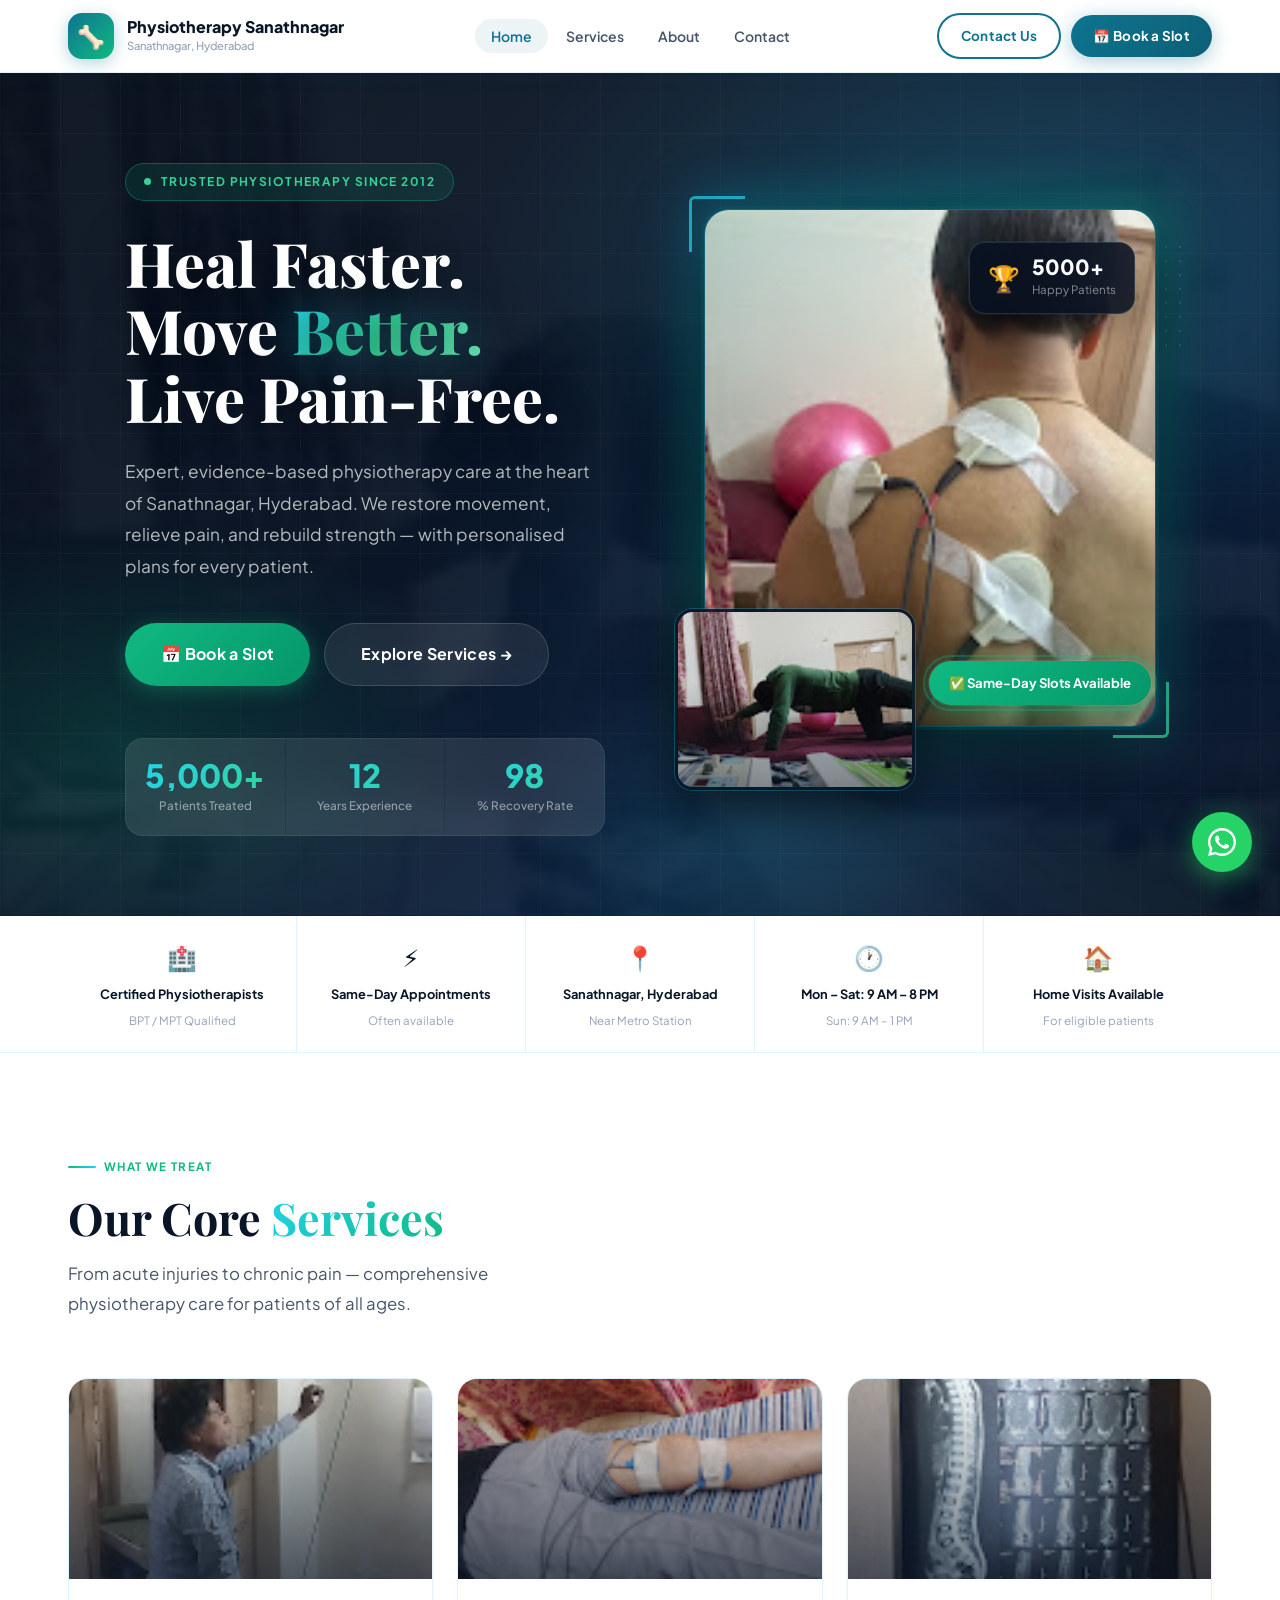
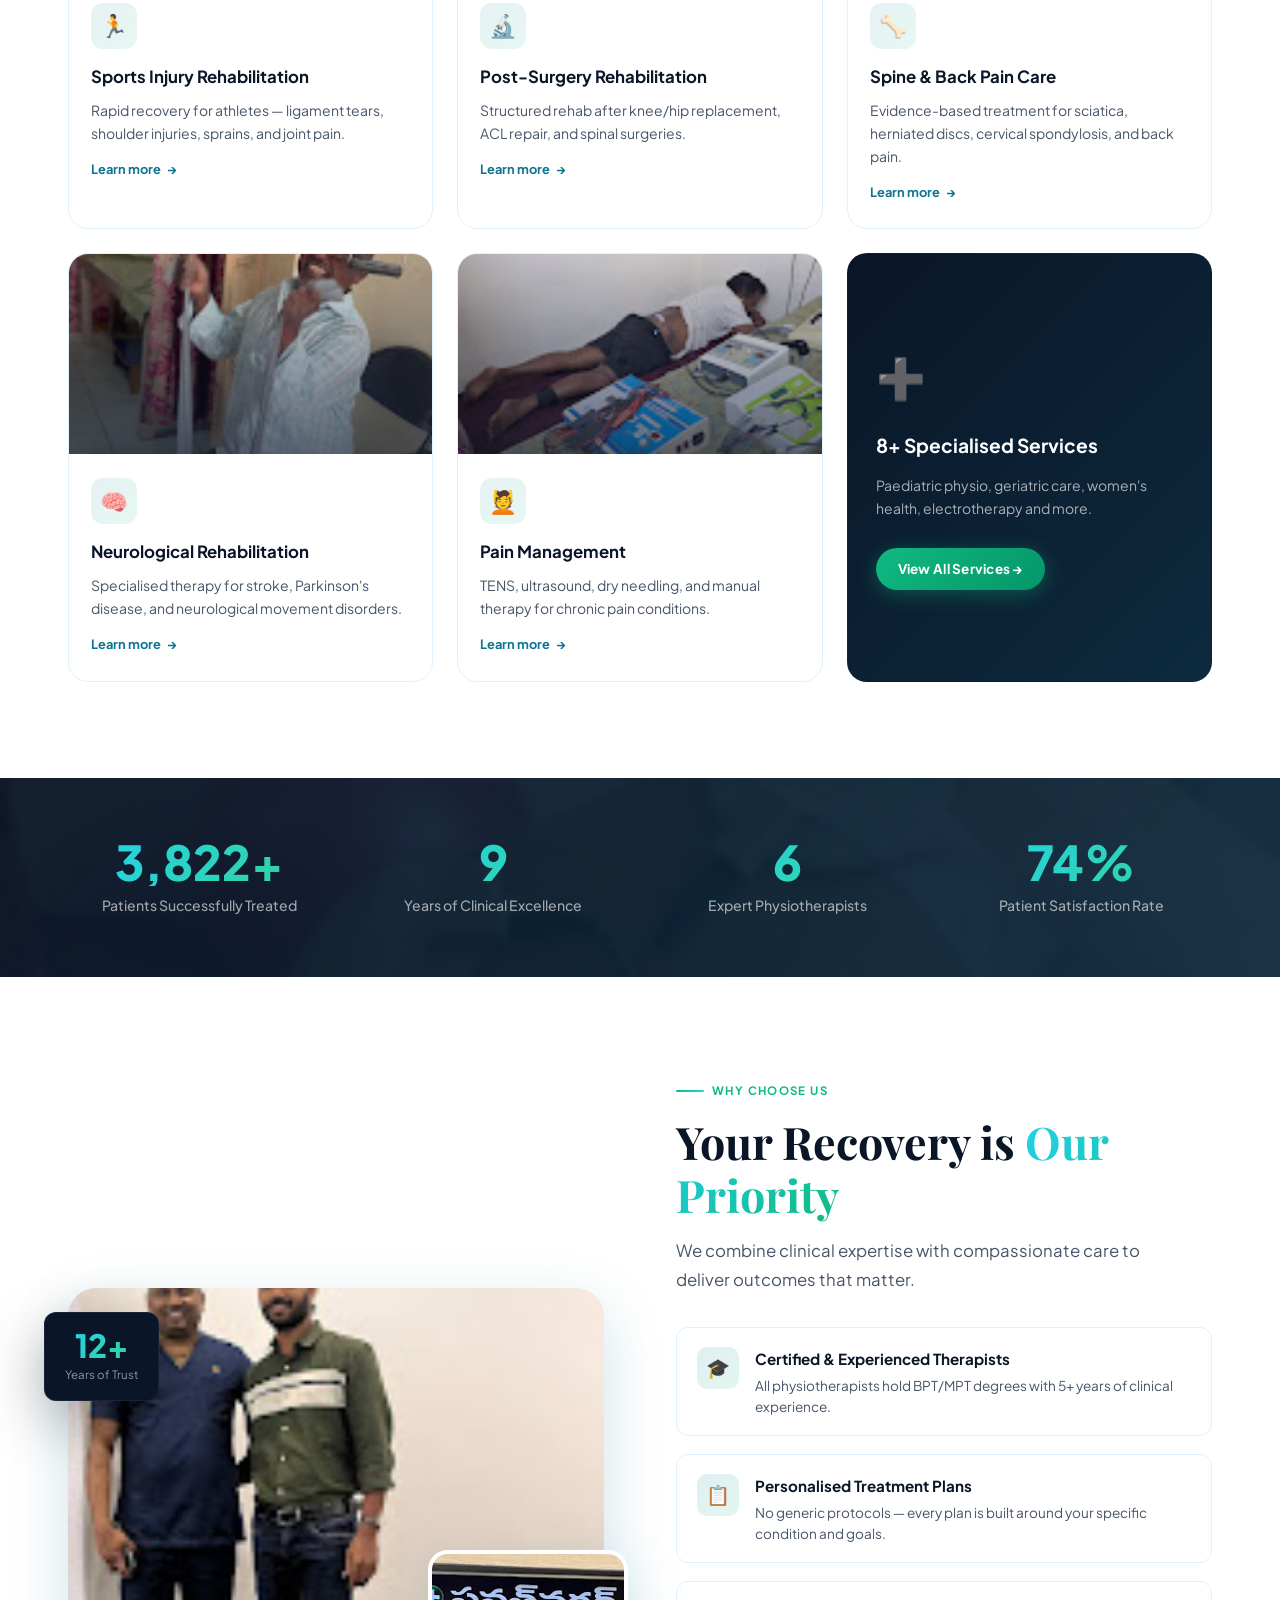
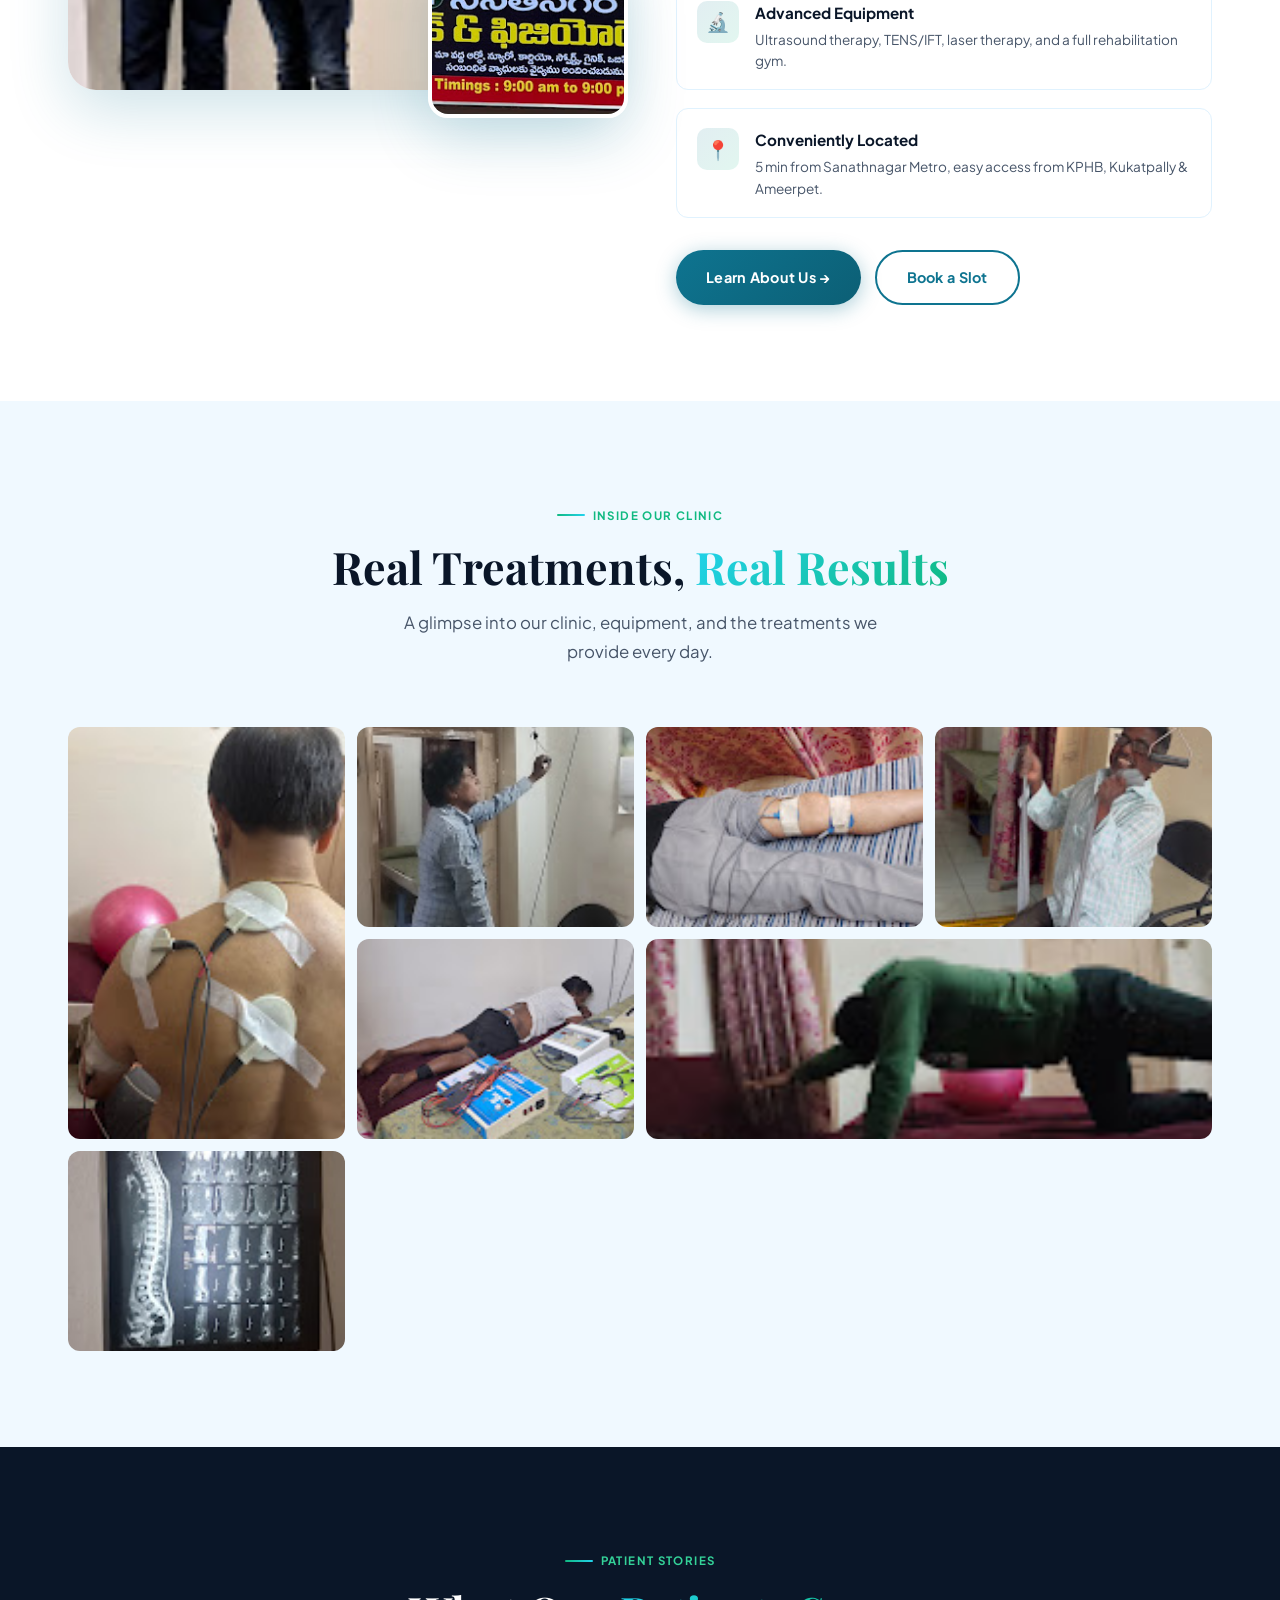
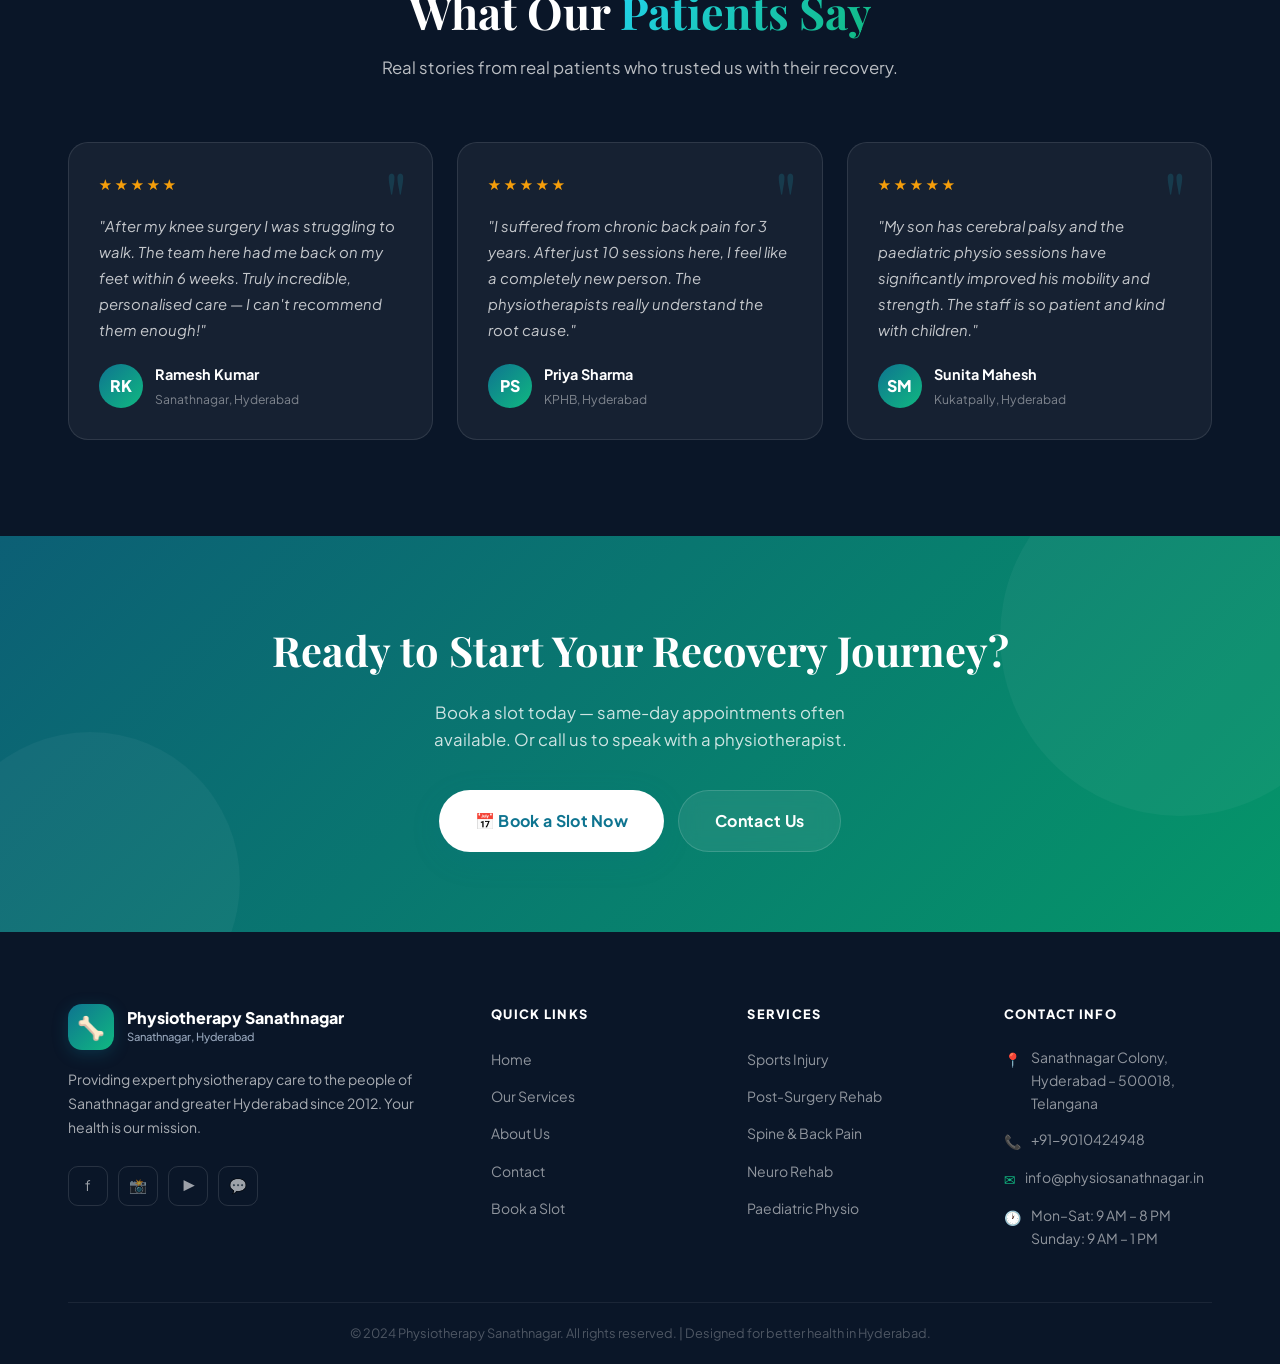
==== commit 5dfbd87b: "Upgrade hero to premium design with gradient mesh, glow frame, corner accents" ====
--- a/index.html
+++ b/index.html
@@ -93,6 +93,10 @@
 
       <!-- Right — Image Stack -->
       <div class="hero-visual">
+        <div class="hero-visual-glow"></div>
+        <div class="hero-dots"></div>
+        <div class="hero-visual-corner"></div>
+        <div class="hero-visual-corner-br"></div>
         <div class="hero-img-main">
           <img src="images/8.jpg" alt="TENS electrotherapy treatment at Physiotherapy Sanathnagar" />
         </div>
--- a/css/styles.css
+++ b/css/styles.css
@@ -203,130 +203,237 @@
 
 /* ── HERO ── */
 .hero {
-  background:var(--navy);
+  background: linear-gradient(135deg, #050e1a 0%, #0a1628 40%, #0c2340 70%, #0a1628 100%);
   position:relative; overflow:hidden;
   min-height:92vh; display:flex; align-items:center;
 }
 
+/* Gradient mesh orbs */
+.hero::before {
+  content:'';
+  position:absolute; inset:0; z-index:0;
+  background:
+    radial-gradient(ellipse 70% 60% at 80% 20%, rgba(14,116,144,0.35) 0%, transparent 60%),
+    radial-gradient(ellipse 50% 50% at 10% 80%, rgba(16,185,129,0.2) 0%, transparent 55%),
+    radial-gradient(ellipse 40% 40% at 60% 90%, rgba(34,211,238,0.12) 0%, transparent 50%);
+}
+
+/* Subtle grid lines */
+.hero::after {
+  content:'';
+  position:absolute; inset:0; z-index:0;
+  background-image:
+    linear-gradient(rgba(255,255,255,0.025) 1px, transparent 1px),
+    linear-gradient(90deg, rgba(255,255,255,0.025) 1px, transparent 1px);
+  background-size: 60px 60px;
+}
+
 .hero-bg-image {
-  position:absolute; inset:0;
+  position:absolute; inset:0; z-index:0;
   background:url('../images/2.jpg') center/cover no-repeat;
-  opacity:0.18;
-  filter:blur(2px);
+  opacity:0.06;
+  filter:blur(3px) saturate(0.5);
 }
 
 .hero-grid {
   display:grid; grid-template-columns:1fr 1fr;
   gap:70px; align-items:center;
-  padding:80px 0 70px;
+  padding:90px 0 80px;
   position:relative; z-index:1;
 }
 
 .hero-eyebrow {
   display:inline-flex; align-items:center; gap:10px;
-  background:rgba(16,185,129,0.15); border:1px solid rgba(16,185,129,0.3);
+  background:rgba(16,185,129,0.12); border:1px solid rgba(16,185,129,0.35);
   color:#34d399; font-size:0.75rem; font-weight:700;
-  letter-spacing:0.1em; text-transform:uppercase;
-  padding:7px 16px; border-radius:50px; margin-bottom:24px;
+  letter-spacing:0.12em; text-transform:uppercase;
+  padding:8px 18px; border-radius:50px; margin-bottom:28px;
+  backdrop-filter:blur(8px);
 }
 .hero-eyebrow .dot {
   width:7px; height:7px; border-radius:50%;
   background:#34d399; animation:pulse 2s infinite;
 }
 @keyframes pulse {
-  0%,100% { opacity:1; transform:scale(1); }
-  50% { opacity:0.5; transform:scale(1.4); }
+  0%,100% { opacity:1; transform:scale(1); box-shadow:0 0 0 0 rgba(52,211,153,0.4); }
+  50% { opacity:0.7; transform:scale(1.3); box-shadow:0 0 0 5px rgba(52,211,153,0); }
 }
 
 .hero h1 {
   font-family:var(--font-display);
-  font-size:clamp(2.4rem,4.5vw,3.6rem);
-  font-weight:800; color:#fff; line-height:1.12;
-  margin-bottom:22px;
+  font-size:clamp(2.5rem,4.8vw,3.9rem);
+  font-weight:800; color:#fff; line-height:1.1;
+  margin-bottom:24px;
+  text-shadow:0 2px 40px rgba(0,0,0,0.5);
 }
 .hero h1 .gradient-text {
-  background:linear-gradient(135deg,var(--primary-light),#34d399);
+  background:linear-gradient(135deg, #22d3ee 0%, #34d399 50%, #6ee7b7 100%);
   -webkit-background-clip:text; -webkit-text-fill-color:transparent; background-clip:text;
+  filter:drop-shadow(0 0 20px rgba(34,211,238,0.35));
 }
 
 .hero-desc {
-  font-size:1.08rem; color:rgba(255,255,255,0.72);
-  margin-bottom:38px; line-height:1.8; max-width:480px;
+  font-size:1.08rem; color:rgba(255,255,255,0.7);
+  margin-bottom:40px; line-height:1.85; max-width:480px;
 }
 
 .hero-actions { display:flex; gap:14px; flex-wrap:wrap; margin-bottom:52px; }
 
 .hero-stats {
   display:grid; grid-template-columns:repeat(3,1fr);
-  gap:1px; background:rgba(255,255,255,0.08);
+  gap:1px; background:rgba(255,255,255,0.07);
   border:1px solid rgba(255,255,255,0.1);
-  border-radius:16px; overflow:hidden;
+  border-radius:18px; overflow:hidden;
+  backdrop-filter:blur(12px);
 }
 .hero-stat {
   background:rgba(255,255,255,0.04);
-  padding:20px 18px; text-align:center;
+  padding:20px 16px; text-align:center;
   transition:background var(--transition);
 }
-.hero-stat:hover { background:rgba(255,255,255,0.08); }
+.hero-stat:hover { background:rgba(255,255,255,0.09); }
 .hero-stat-num {
-  font-size:1.9rem; font-weight:800;
+  font-size:2rem; font-weight:800;
   background:linear-gradient(135deg,var(--primary-light),#34d399);
   -webkit-background-clip:text; -webkit-text-fill-color:transparent; background-clip:text;
   line-height:1; margin-bottom:5px;
 }
-.hero-stat-label { font-size:0.75rem; color:rgba(255,255,255,0.55); font-weight:500; }
-
-/* Hero Right — Image stack */
-.hero-visual { position:relative; height:560px; }
+.hero-stat-label { font-size:0.73rem; color:rgba(255,255,255,0.5); font-weight:500; }
+
+/* ── Hero Right — Premium Image Frame ── */
+.hero-visual { position:relative; height:580px; }
+
+/* Outer glow ring */
+.hero-visual-glow {
+  position:absolute;
+  top:-20px; left:10px; right:-20px; bottom:40px;
+  border-radius:28px;
+  background:linear-gradient(135deg, rgba(14,116,144,0.5), rgba(16,185,129,0.3), rgba(34,211,238,0.2));
+  filter:blur(24px);
+  z-index:0;
+}
 
 .hero-img-main {
-  position:absolute; top:0; left:30px; right:0; bottom:60px;
-  border-radius:var(--radius-xl);
+  position:absolute; top:0; left:30px; right:0; bottom:64px;
+  border-radius:24px;
   overflow:hidden;
-  box-shadow:var(--shadow-dark);
-}
+  box-shadow:
+    0 0 0 1px rgba(34,211,238,0.2),
+    0 0 0 4px rgba(14,116,144,0.15),
+    0 30px 80px rgba(0,0,0,0.6),
+    0 0 60px rgba(14,116,144,0.25);
+  z-index:1;
+  transition:transform 0.6s ease;
+}
+.hero-img-main:hover { transform:scale(1.01); }
 .hero-img-main img { width:100%; height:100%; object-fit:cover; }
 
+/* Teal border accent on main image */
+.hero-img-main::after {
+  content:'';
+  position:absolute; inset:0;
+  border-radius:24px;
+  background:linear-gradient(
+    135deg,
+    rgba(34,211,238,0.18) 0%,
+    transparent 40%,
+    transparent 60%,
+    rgba(16,185,129,0.12) 100%
+  );
+  pointer-events:none; z-index:2;
+}
+
 .hero-img-secondary {
-  position:absolute; bottom:0; left:0; width:52%;
-  border-radius:var(--radius-lg);
+  position:absolute; bottom:0; left:0; width:50%;
+  border-radius:18px;
   overflow:hidden;
-  border:4px solid var(--navy);
-  box-shadow:var(--shadow-dark);
-}
-.hero-img-secondary img { width:100%; height:180px; object-fit:cover; }
+  border:3px solid rgba(10,22,40,0.9);
+  box-shadow:
+    0 0 0 1px rgba(34,211,238,0.25),
+    0 20px 50px rgba(0,0,0,0.5);
+  z-index:2;
+}
+.hero-img-secondary img { width:100%; height:175px; object-fit:cover; }
+.hero-img-secondary::after {
+  content:'';
+  position:absolute; inset:0;
+  background:linear-gradient(to top, rgba(10,22,40,0.4) 0%, transparent 60%);
+  pointer-events:none;
+}
+
+/* Decorative corner accent */
+.hero-visual-corner {
+  position:absolute; top:-14px; left:14px;
+  width:56px; height:56px; z-index:3;
+  border-top:3px solid var(--primary-light);
+  border-left:3px solid var(--primary-light);
+  border-radius:6px 0 0 0;
+  opacity:0.7;
+}
+.hero-visual-corner-br {
+  position:absolute; bottom:52px; right:-14px;
+  width:56px; height:56px; z-index:3;
+  border-bottom:3px solid #34d399;
+  border-right:3px solid #34d399;
+  border-radius:0 0 6px 0;
+  opacity:0.7;
+}
+
+/* Floating dots decoration */
+.hero-dots {
+  position:absolute; top:30px; right:-30px;
+  width:110px; height:110px; z-index:0;
+  background-image: radial-gradient(circle, rgba(34,211,238,0.4) 1.5px, transparent 1.5px);
+  background-size:14px 14px;
+  opacity:0.6;
+}
 
 .hero-badge {
-  position:absolute; top:24px; right:24px;
-  background:rgba(10,22,40,0.9); backdrop-filter:blur(16px);
+  position:absolute; top:32px; right:20px; z-index:4;
+  background:rgba(8,18,34,0.88); backdrop-filter:blur(20px);
   border:1px solid rgba(255,255,255,0.12);
-  border-radius:14px; padding:14px 18px;
+  border-radius:16px; padding:14px 18px;
   display:flex; gap:12px; align-items:center;
-  box-shadow:0 8px 32px rgba(0,0,0,0.3);
+  box-shadow:0 12px 40px rgba(0,0,0,0.4), 0 0 0 1px rgba(34,211,238,0.1);
 }
 .hero-badge-icon { font-size:1.6rem; }
 .hero-badge-text { display:flex; flex-direction:column; }
 .hero-badge-num { font-size:1.3rem; font-weight:800; color:#fff; line-height:1; }
-.hero-badge-label { font-size:0.72rem; color:rgba(255,255,255,0.55); }
+.hero-badge-label { font-size:0.72rem; color:rgba(255,255,255,0.5); margin-top:2px; }
 
 .hero-badge-2 {
-  position:absolute; bottom:80px; right:10px;
-  background:linear-gradient(135deg,var(--accent),var(--accent-dark));
-  border-radius:50px; padding:10px 18px;
+  position:absolute; bottom:85px; right:4px; z-index:4;
+  background:linear-gradient(135deg, #10b981, #059669);
+  border-radius:50px; padding:11px 20px;
   display:flex; align-items:center; gap:8px;
-  box-shadow:0 8px 24px rgba(16,185,129,0.4);
+  box-shadow:0 8px 28px rgba(16,185,129,0.45), 0 0 0 1px rgba(255,255,255,0.1);
   color:#fff; font-size:0.82rem; font-weight:700;
-  animation:float 3s ease-in-out infinite;
+  animation:float 3.2s ease-in-out infinite;
+  white-space:nowrap;
 }
 @keyframes float {
   0%,100% { transform:translateY(0); }
-  50% { transform:translateY(-8px); }
+  50% { transform:translateY(-9px); }
+}
+
+/* Pulsing ring behind badge-2 */
+.hero-badge-2::before {
+  content:'';
+  position:absolute; inset:-6px;
+  border-radius:50px;
+  border:2px solid rgba(16,185,129,0.3);
+  animation:ringPulse 2.5s ease-in-out infinite;
+}
+@keyframes ringPulse {
+  0%,100% { opacity:1; transform:scale(1); }
+  50% { opacity:0; transform:scale(1.15); }
 }
 
 @media(max-width:880px) {
   .hero-grid { grid-template-columns:1fr; gap:48px; }
-  .hero-visual { height:380px; }
-  .hero-img-main { left:0; bottom:48px; }
+  .hero-visual { height:390px; }
+  .hero-img-main { left:0; bottom:52px; }
+  .hero-dots { display:none; }
 }
 
 /* ── TRUST STRIP ── */
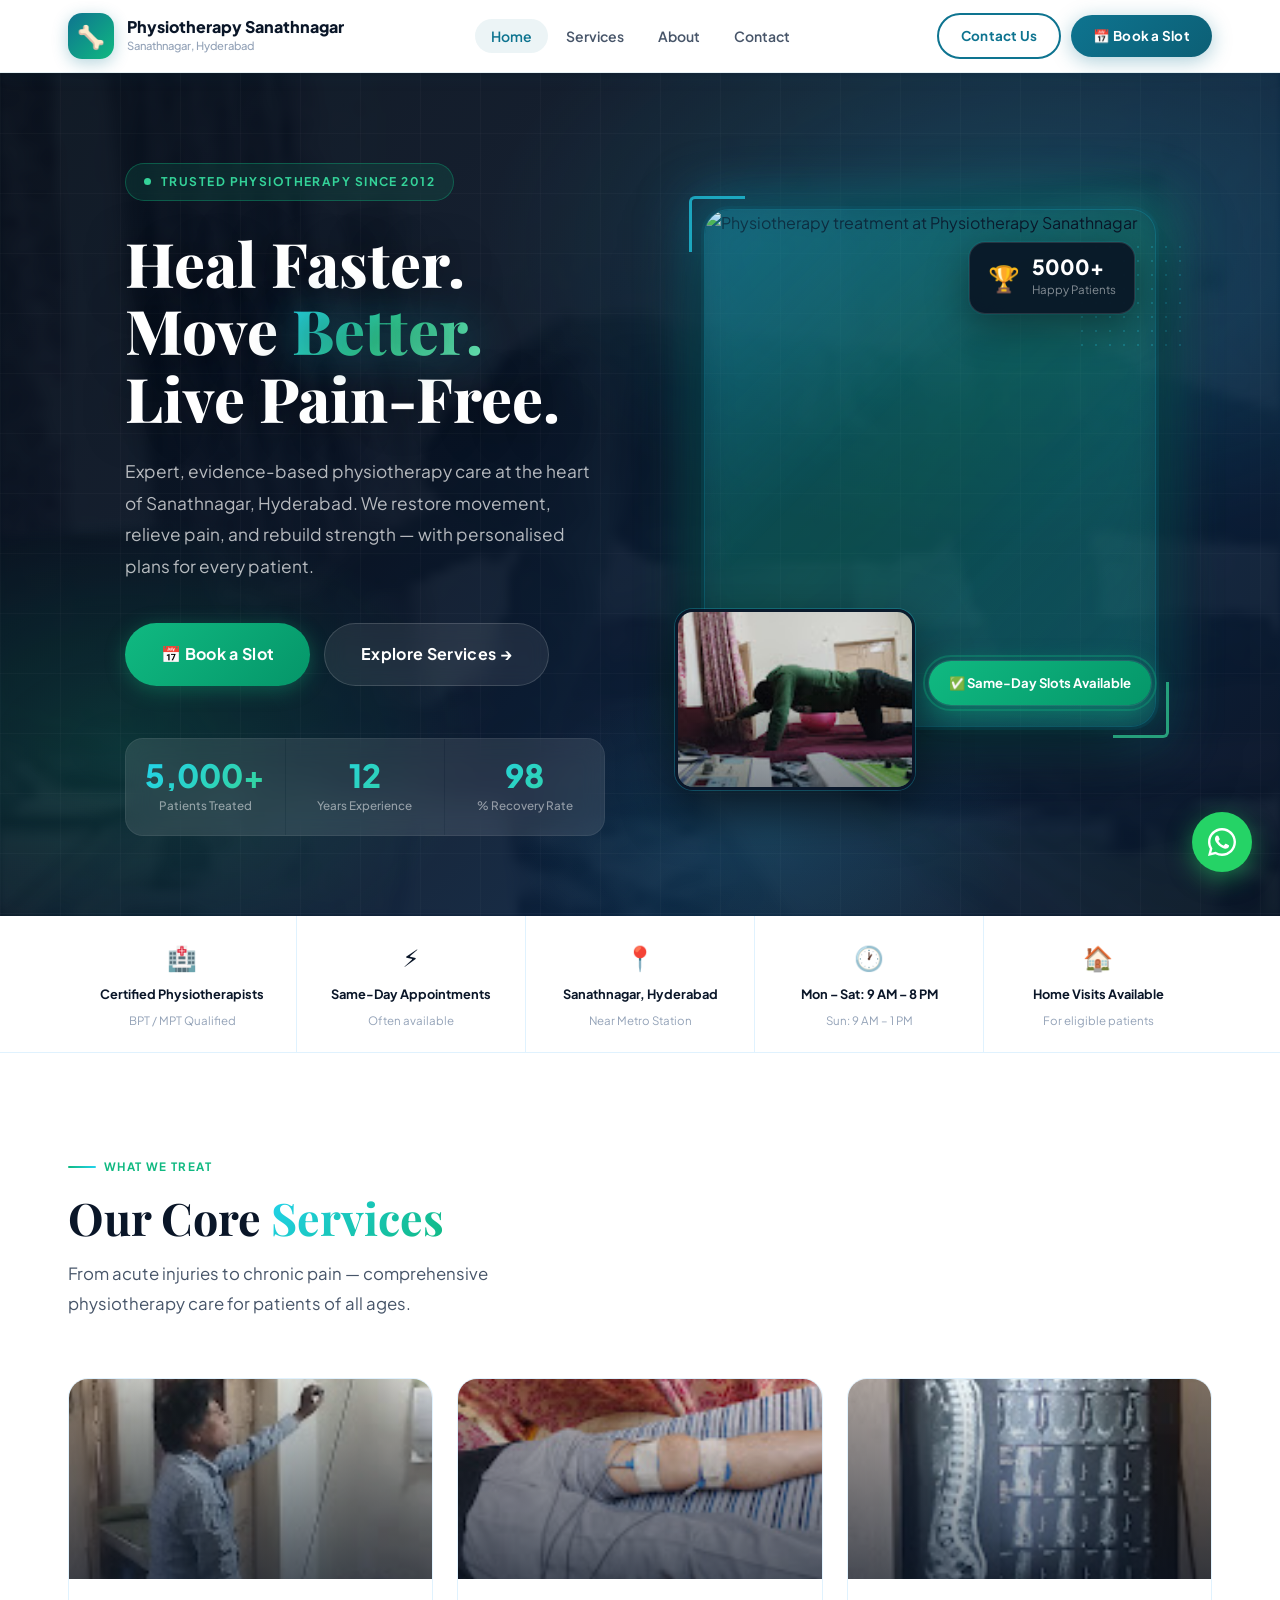
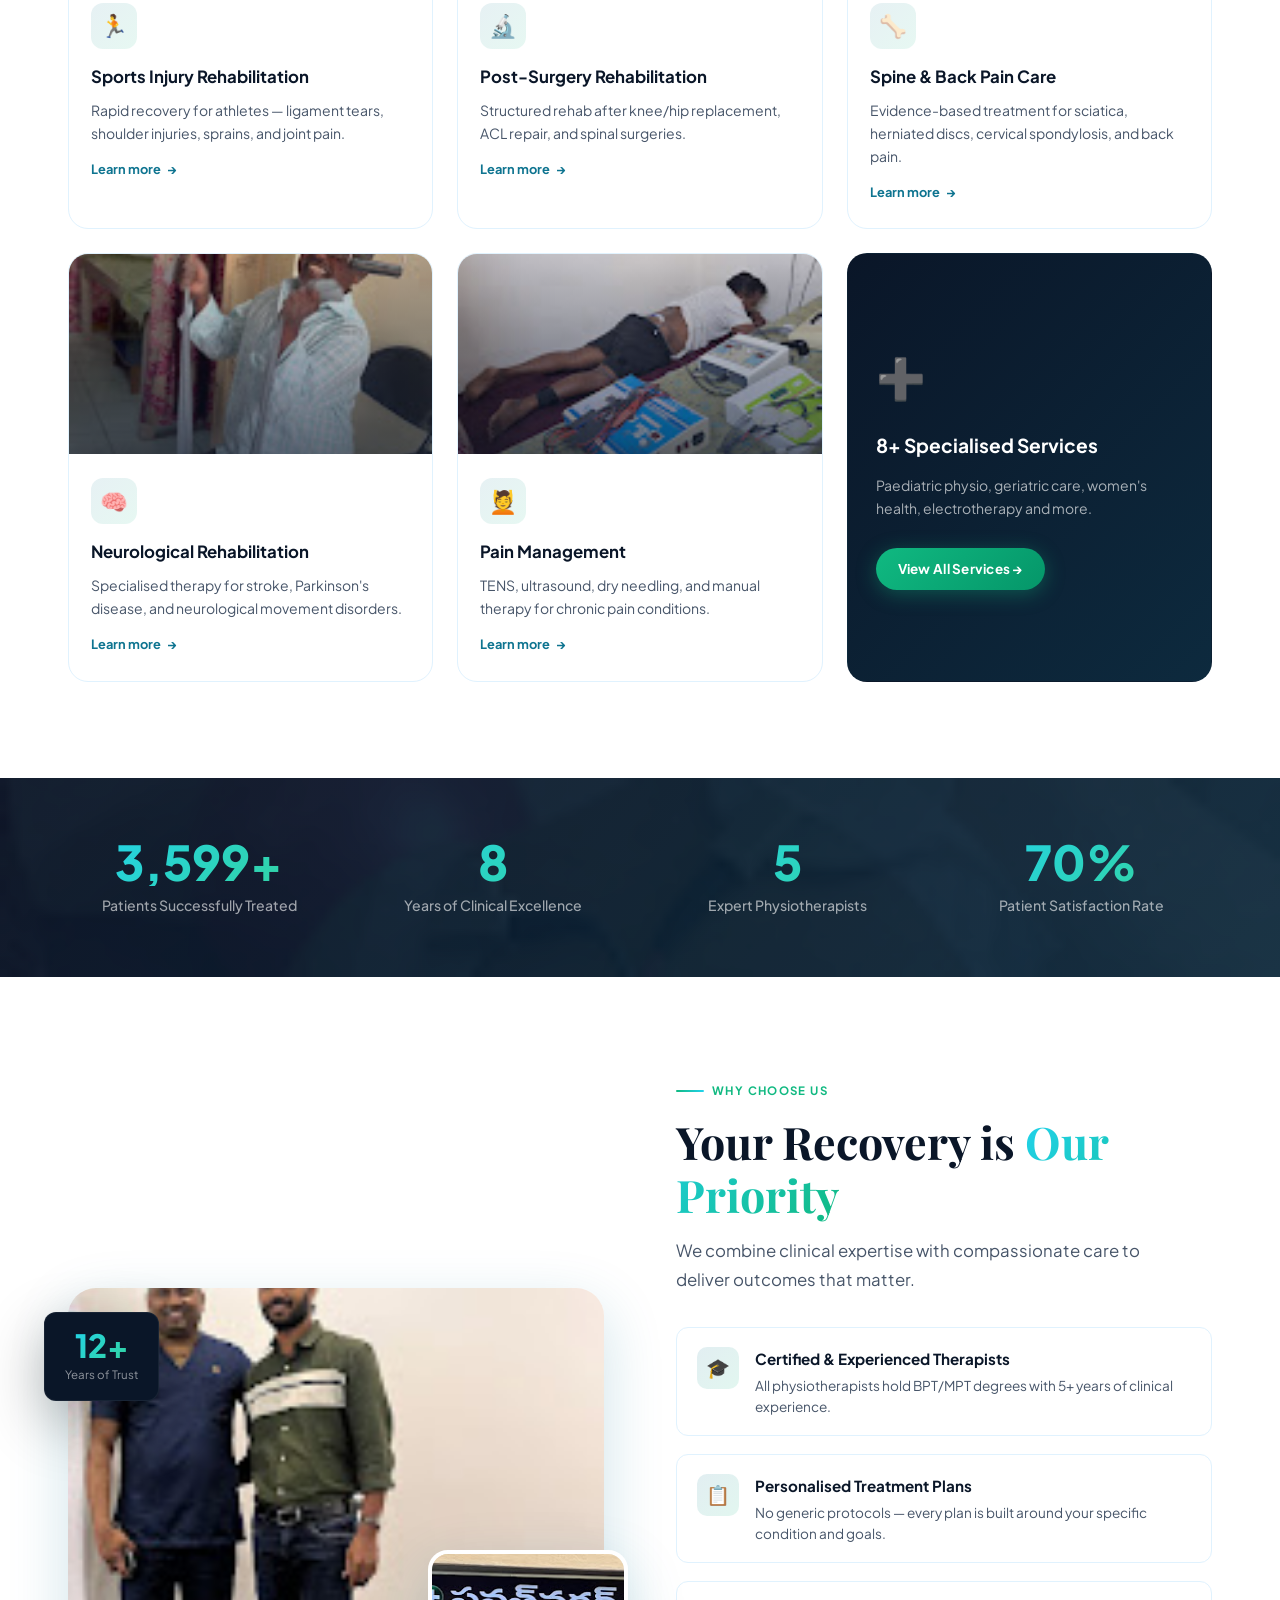
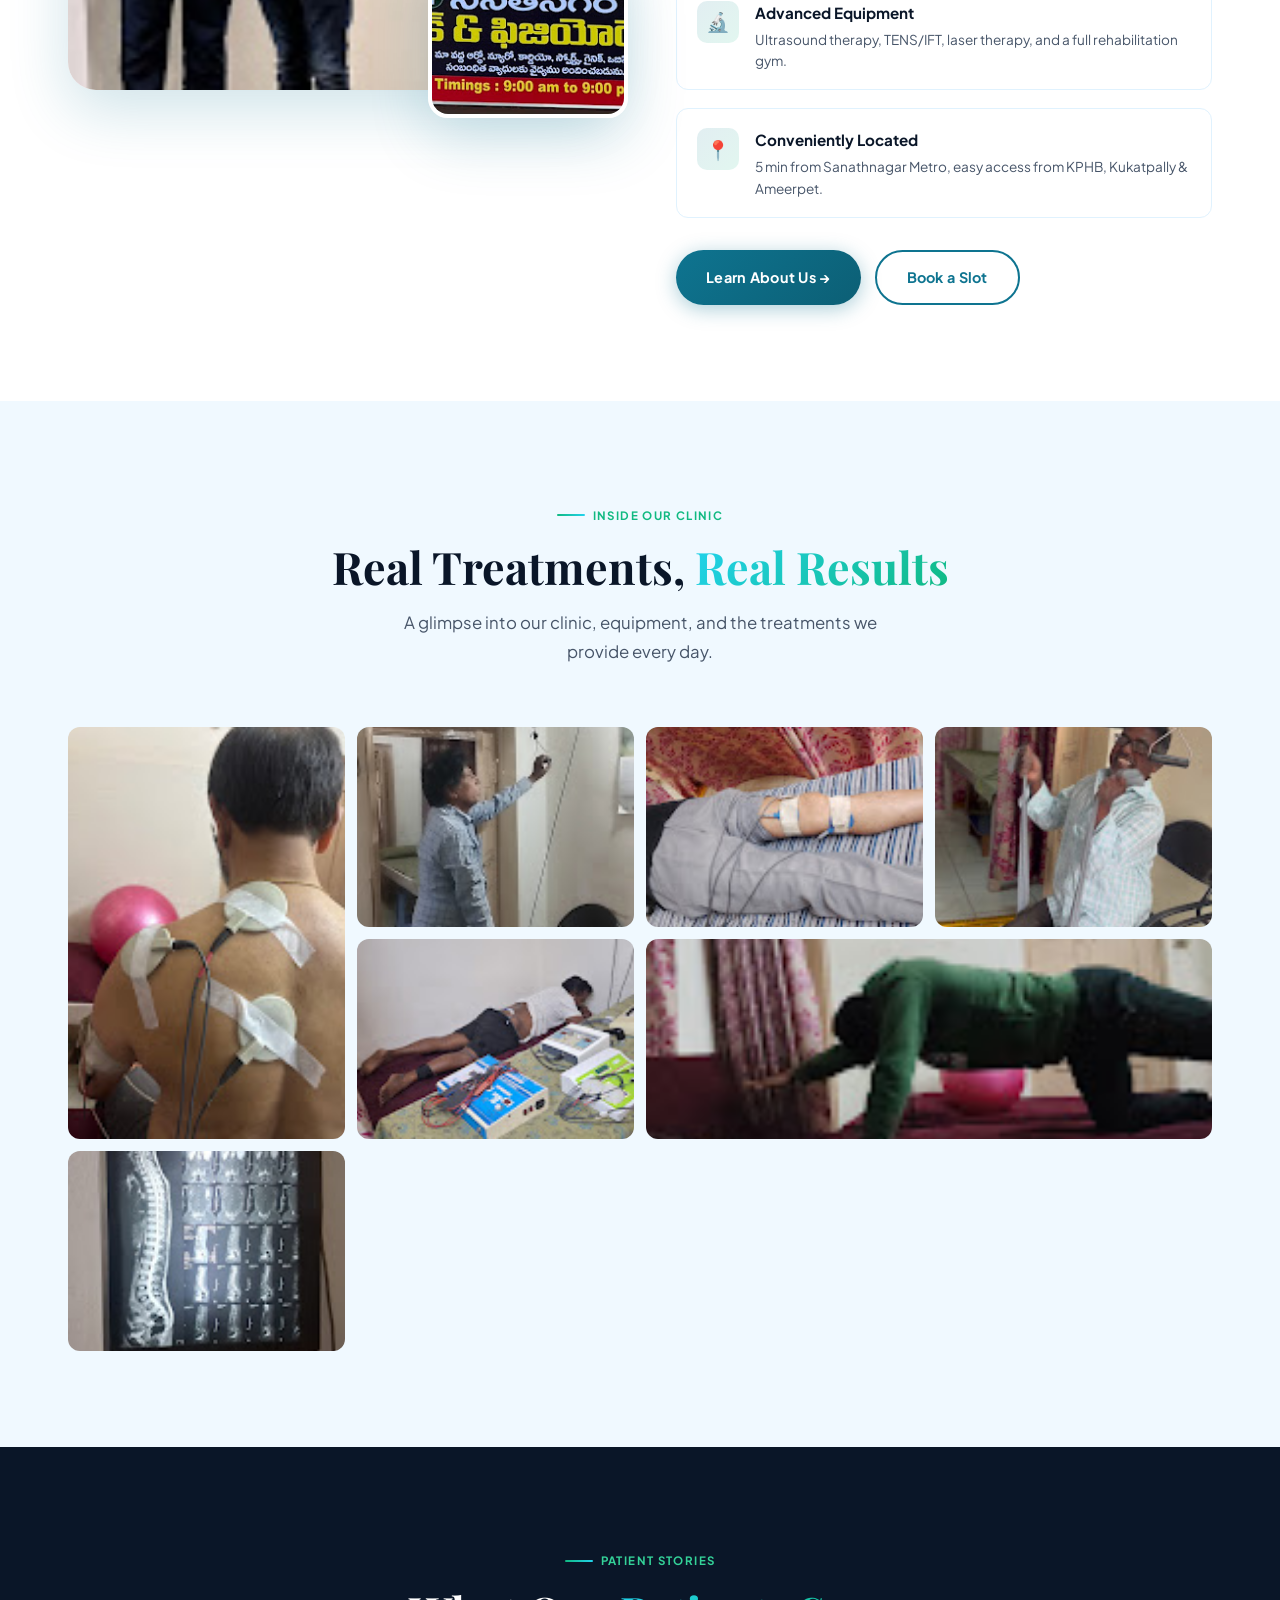
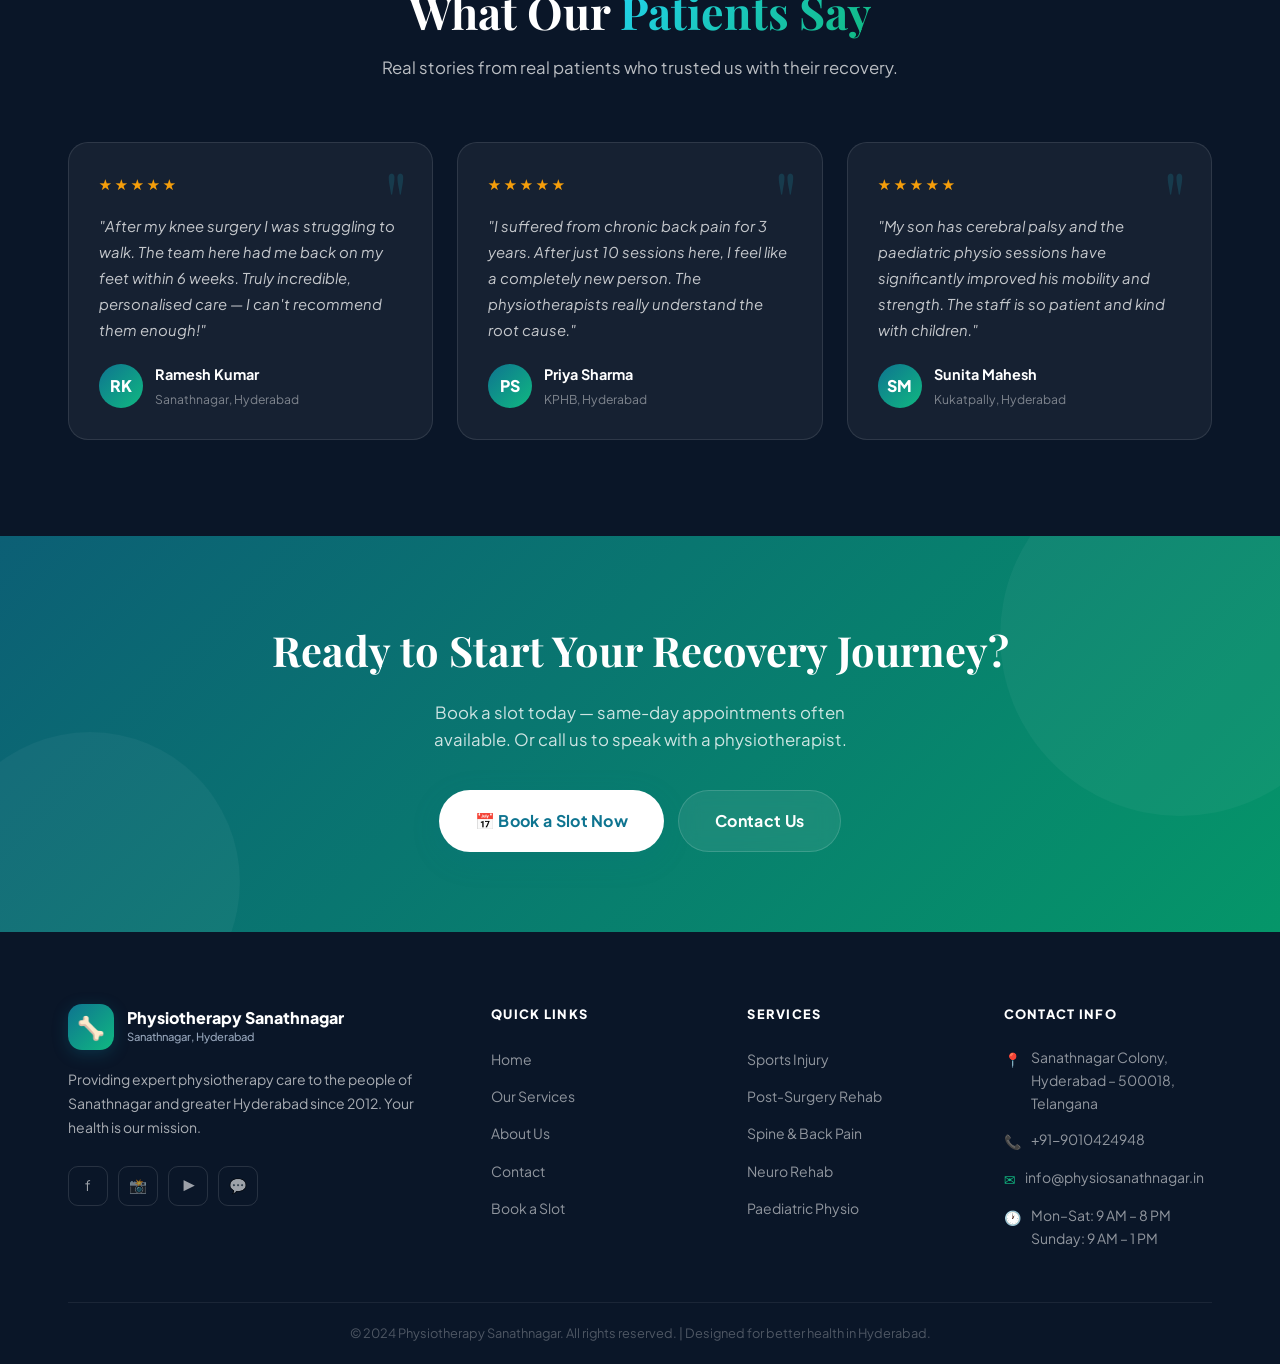
==== commit 6a7f26cb: "Use image 14 as hero main image" ====
--- a/index.html
+++ b/index.html
@@ -98,7 +98,7 @@
         <div class="hero-visual-corner"></div>
         <div class="hero-visual-corner-br"></div>
         <div class="hero-img-main">
-          <img src="images/8.jpg" alt="TENS electrotherapy treatment at Physiotherapy Sanathnagar" />
+          <img src="images/14.png" alt="Physiotherapy treatment at Physiotherapy Sanathnagar" />
         </div>
         <div class="hero-img-secondary">
           <img src="images/2.jpg" alt="Patient doing physiotherapy exercise" />
